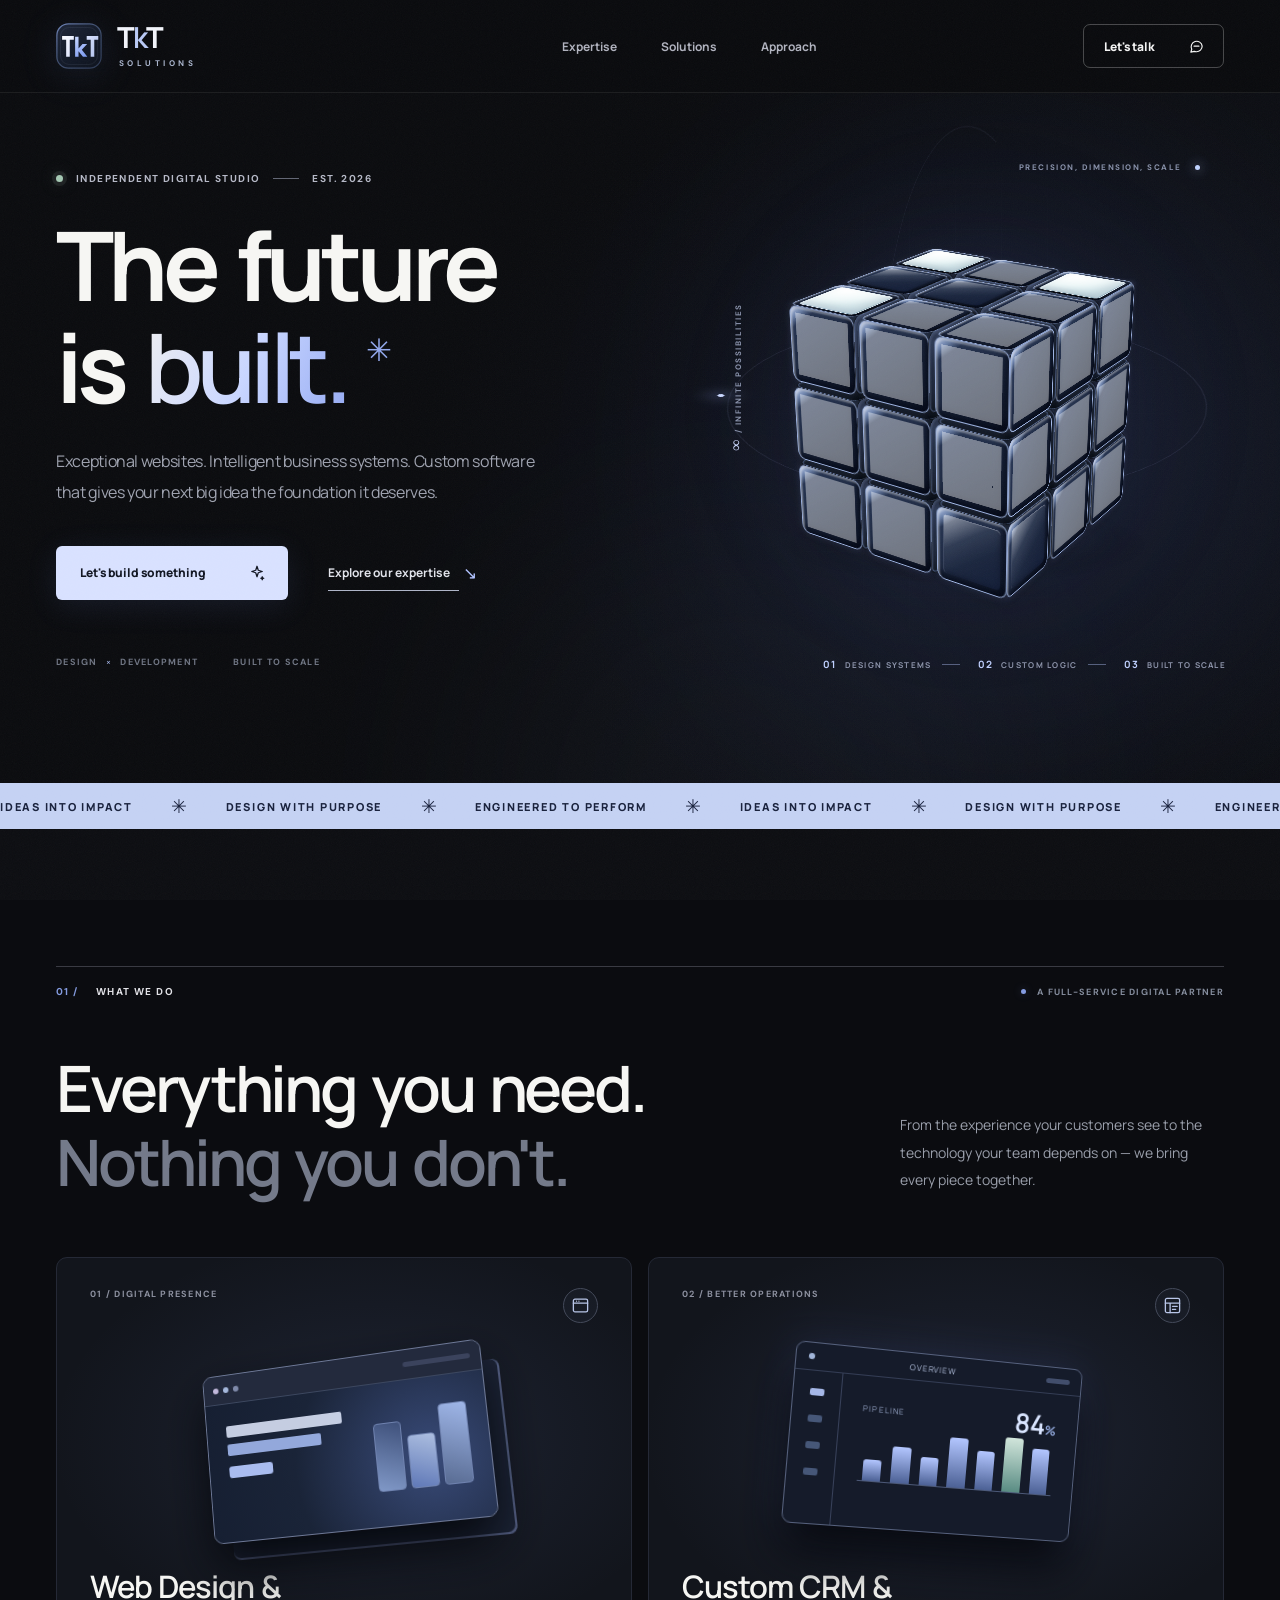
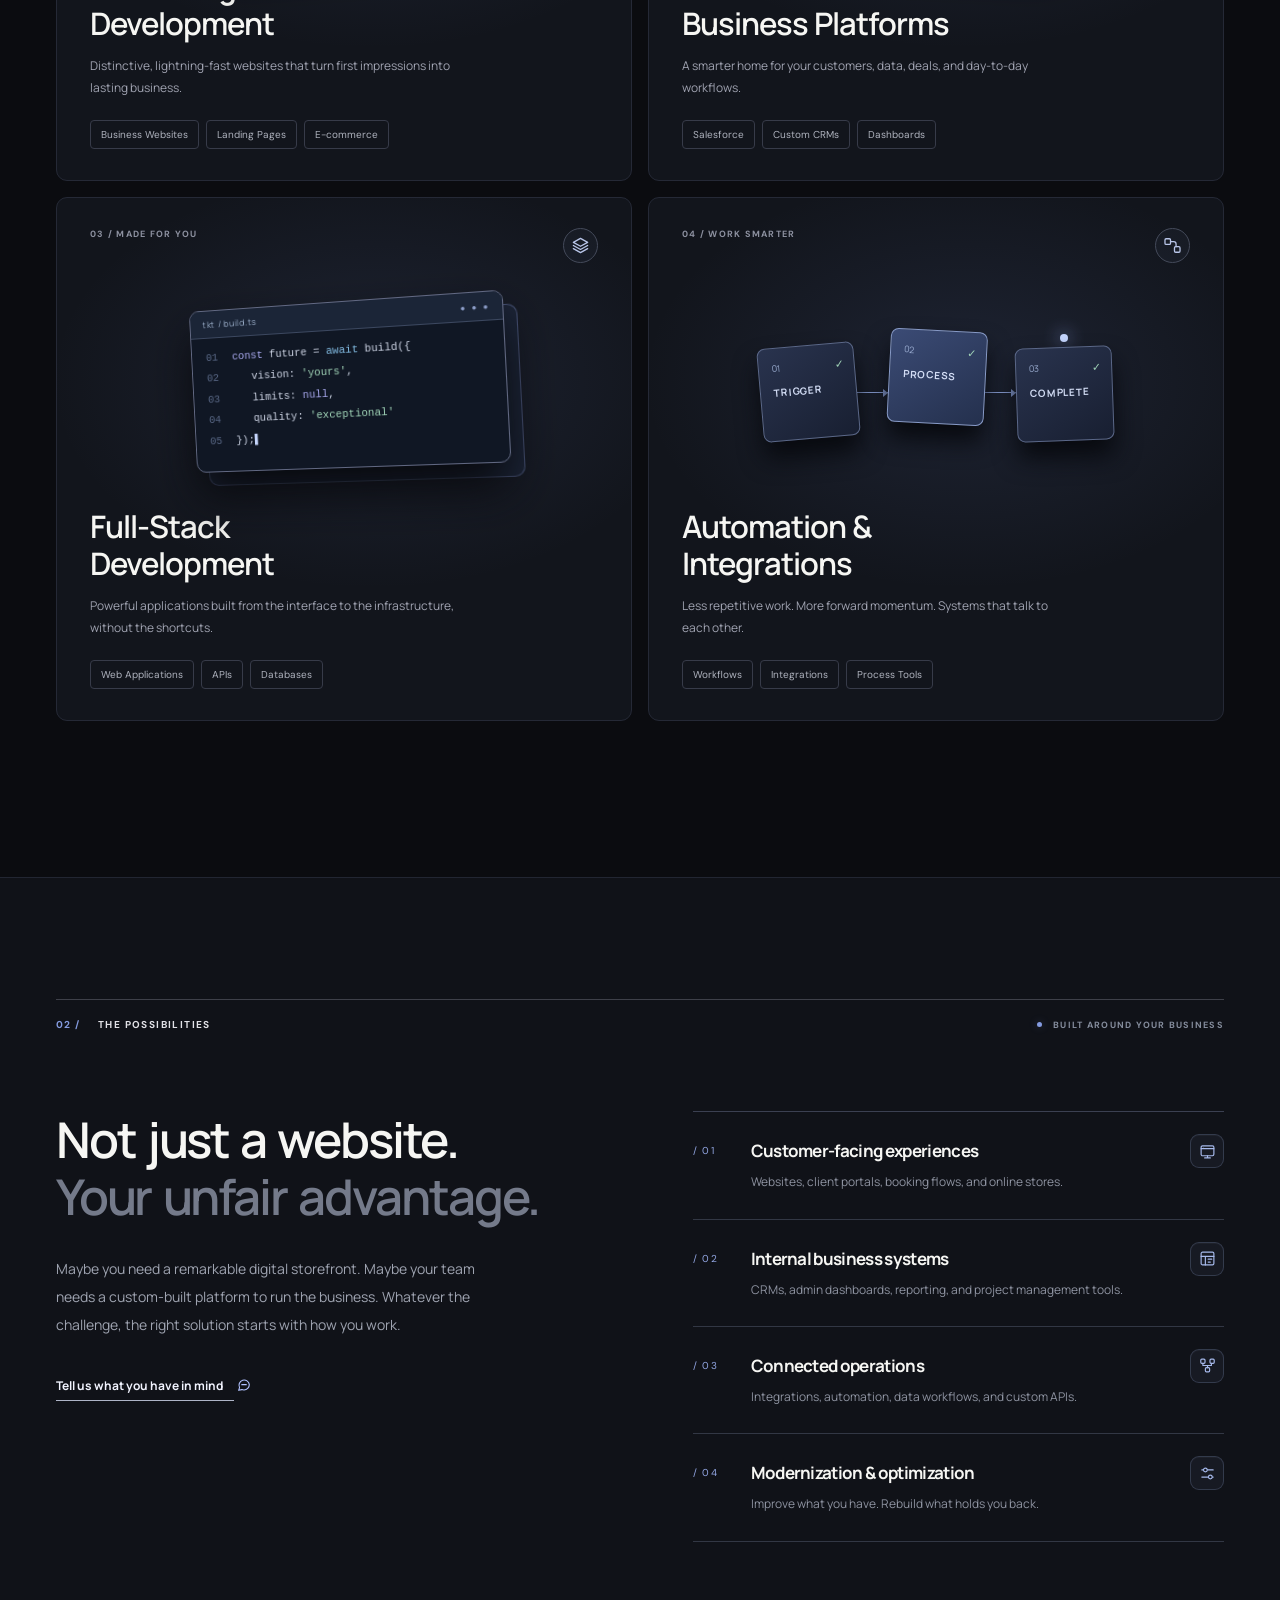
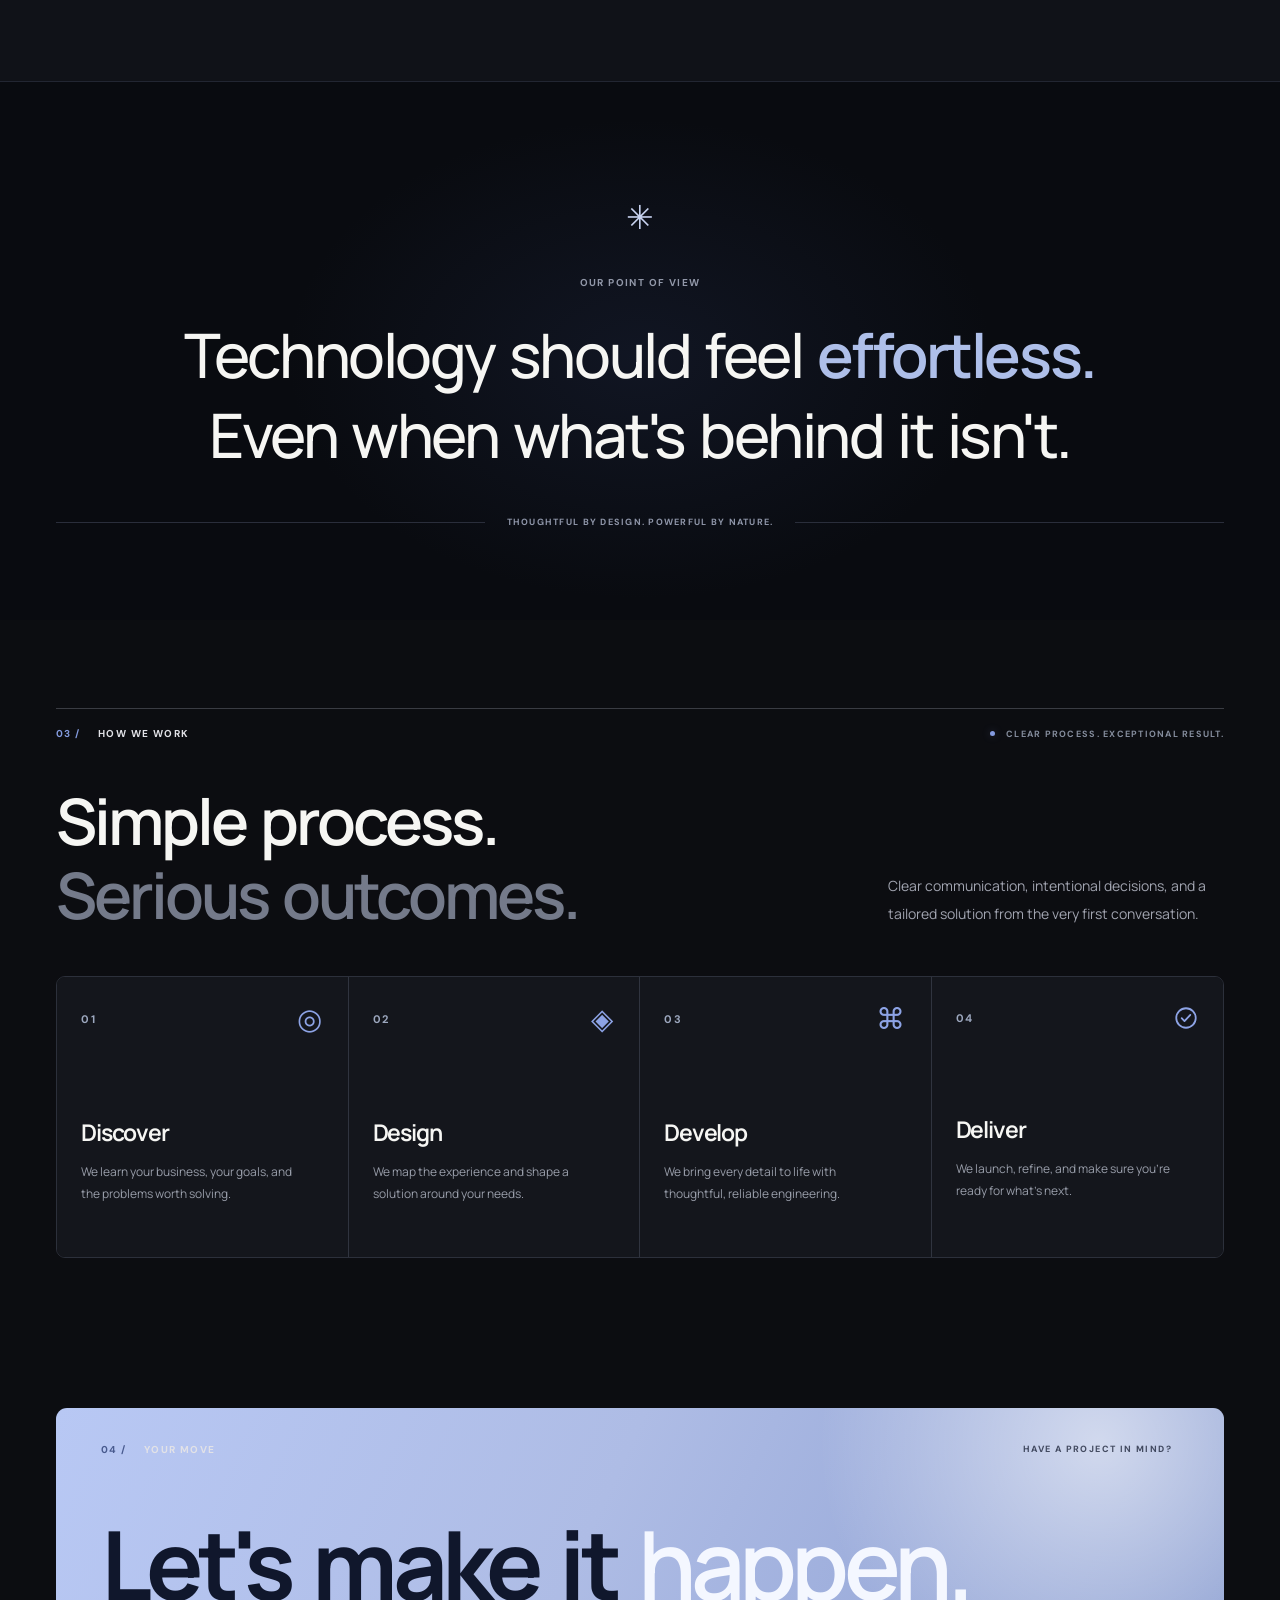
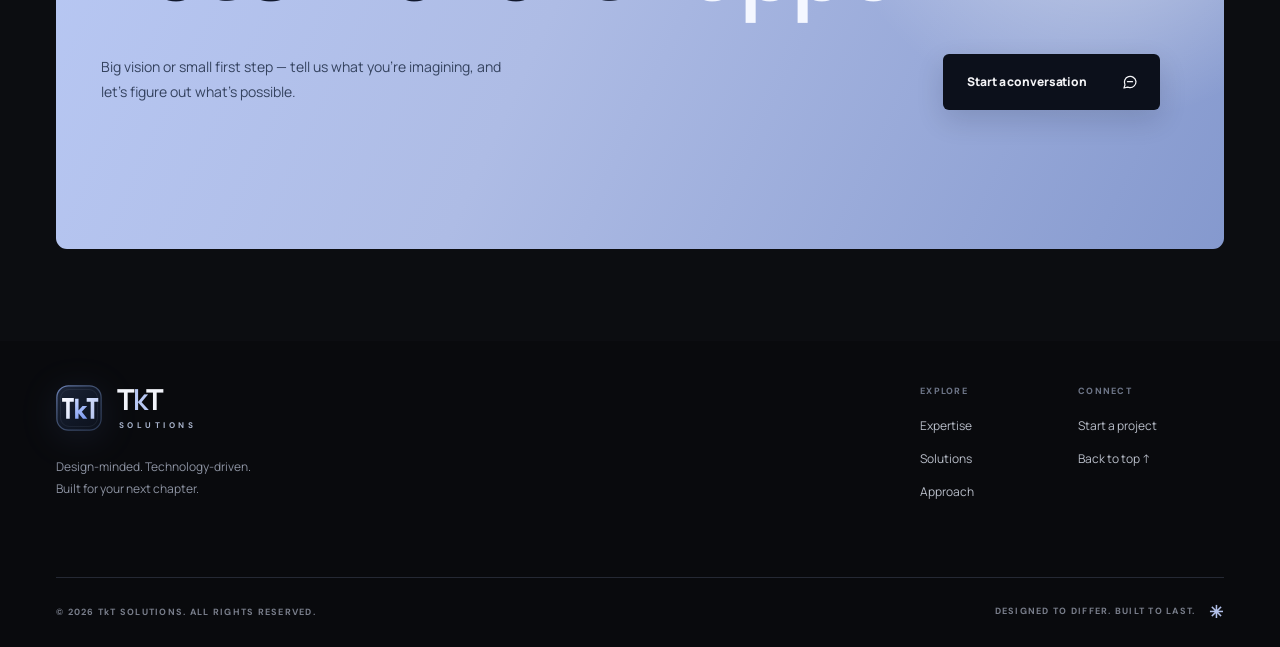
==== index.html @ 9fdb79dc "Initial TkT Solutions website" ====
<!doctype html>
<html lang="en">
<head>
  <meta charset="utf-8">
  <meta name="viewport" content="width=device-width, initial-scale=1">
  <meta name="theme-color" content="#090a0d">
  <meta name="description" content="TKT Solutions builds exceptional websites, custom CRM platforms, full-stack applications and smarter business systems. Thoughtful design. Serious engineering.">
  <meta property="og:type" content="website">
  <meta property="og:title" content="TkT Solutions — Better digital. Better business.">
  <meta property="og:description" content="Websites, CRMs and custom software, crafted with precision. Let's build what comes next.">
  <meta property="og:image" content="assets/social-preview.png">
  <meta name="color-scheme" content="dark">
  <link rel="icon" type="image/svg+xml" href="assets/favicon.svg?v=17">
  <link rel="alternate icon" type="image/x-icon" href="assets/favicon.ico?v=17">
  <link rel="apple-touch-icon" sizes="128x128" href="assets/apple-touch-icon.png?v=17">
  <link rel="preconnect" href="https://fonts.googleapis.com">
  <link rel="preconnect" href="https://fonts.gstatic.com" crossorigin>
  <link href="https://fonts.googleapis.com/css2?family=DM+Sans:wght@400;500;600;700&family=Manrope:wght@400;500;600;700;800&display=swap" rel="stylesheet">
  <link rel="stylesheet" href="styles.css">
  <script src="script.js" defer></script>
  <title>TkT Solutions — Digital, done differently.</title>
</head>
<body>
  <a class="skip-link" href="#main">Skip to content</a>
  <div class="noise-overlay" aria-hidden="true"></div>
  <div class="site-shell" id="top">
    <header class="site-header" id="site-header">
      <div class="container nav-inner">
        <a class="brand" href="#top" aria-label="TkT Solutions — Home">
          <span class="brand-icon"><img src="assets/tkt-mark.svg" width="43" height="43" alt=""></span>
          <span class="brand-type"><strong aria-label="TkT">T<span class="brand-k">k</span>T</strong><small>SOLUTIONS</small></span>
        </a>
        <nav class="desktop-nav" aria-label="Main navigation">
          <a href="#services">Expertise</a>
          <a href="#solutions">Solutions</a>
          <a href="#approach">Approach</a>
        </nav>
        <button class="nav-cta button button-outline" type="button" data-open-contact>
          Let's talk <span class="action-icon" aria-hidden="true"><svg xmlns="http://www.w3.org/2000/svg" width="20" height="20" viewBox="0 0 24 24" fill="none" stroke="currentColor" stroke-width="1.65" stroke-linecap="round" stroke-linejoin="round" focusable="false"><path d="M20 11.4a7.9 7.9 0 0 1-8.2 8 8.5 8.5 0 0 1-3-.5L4 20l1.3-4.1a7.8 7.8 0 1 1 14.7-4.5Z"/><path d="M8.6 11.5h6.8"/></svg></span>
        </button>
        <button class="mobile-menu-button" type="button" aria-label="Open menu" aria-expanded="false" aria-controls="mobile-nav" id="menu-button">
          <span></span><span></span>
        </button>
      </div>
      <nav class="mobile-nav" id="mobile-nav" aria-label="Mobile navigation" hidden>
        <a href="#services">Expertise</a>
        <a href="#solutions">Solutions</a>
        <a href="#approach">Approach</a>
        <button type="button" data-open-contact>Let's talk</button>
      </nav>
    </header>

    <main id="main">
      <section class="hero section" aria-labelledby="hero-heading">
        <div class="hero-backdrop" aria-hidden="true"><span class="hero-orb hero-orb-a"></span><span class="hero-orb hero-orb-b"></span></div>
        <div class="container hero-grid">
          <div class="hero-content">
            <div class="eyebrow hero-eyebrow"><span class="signal-dot"></span> INDEPENDENT DIGITAL STUDIO <span class="eyebrow-line"></span> EST. 2026</div>
            <h1 id="hero-heading">The future<br>is <em>built.</em><span class="title-star" aria-hidden="true">✳</span></h1>
            <p class="hero-lede">Exceptional websites. Intelligent business systems. Custom software that gives your next big idea the foundation it deserves.</p>
            <div class="hero-actions">
              <button class="button button-primary" type="button" data-open-contact>Let's build something <span class="action-icon" aria-hidden="true"><svg xmlns="http://www.w3.org/2000/svg" width="20" height="20" viewBox="0 0 24 24" fill="none" stroke="currentColor" stroke-width="1.65" stroke-linecap="round" stroke-linejoin="round" focusable="false"><path d="M12 3 13.7 8.3 19 10l-5.3 1.7L12 17l-1.7-5.3L5 10l5.3-1.7L12 3Z"/><path d="m19 17 .5 1.5L21 19l-1.5.5L19 21l-.5-1.5L17 19l1.5-.5L19 17Z"/></svg></span></button>
              <a class="text-link" href="#services">Explore our expertise <span aria-hidden="true">↘</span></a>
            </div>
            <div class="hero-bottom-notes" aria-label="Key capabilities"><span>DESIGN <b>×</b> DEVELOPMENT</span><span>BUILT TO SCALE</span></div>
          </div>

          <div class="hero-art" aria-label="Interactive rotating sculptural cube assembled from individual precision-finished blocks">
            <div class="art-grid" aria-hidden="true"></div>
            <div class="art-ambient" aria-hidden="true"></div>
            <div class="orbit orbit-one" aria-hidden="true"></div>
            <div class="orbit orbit-two" aria-hidden="true"></div>
            <div class="orbit orbit-three" aria-hidden="true"></div>
            <span class="cube-side-label cube-label-top">PRECISION, DIMENSION, SCALE <span class="label-dot"></span></span>
            <span class="cube-side-label cube-label-left"><span class="cube-infinity">∞</span> / INFINITE POSSIBILITIES</span>
            <div class="cube-stage" id="cube-stage" aria-describedby="cube-description">
              <div class="cube cube--precision" id="cube" aria-hidden="true">
            <div class="cube-core" aria-hidden="true">
              <span class="core-side core-front"></span><span class="core-side core-back"></span>
              <span class="core-side core-left"></span><span class="core-side core-right"></span>
              <span class="core-side core-top"></span><span class="core-side core-bottom"></span>
            </div>
            <div class="cubie cubie--corner" style="--cx:-82px;--cy:-82px;--cz:-82px">
              <div class="cubie-shell">
                <span class="cubie-side side-front" aria-hidden="true"></span>
                <span class="cubie-side side-back is-exposed" aria-hidden="true"></span>
                <span class="cubie-side side-right" aria-hidden="true"></span>
                <span class="cubie-side side-left is-exposed" aria-hidden="true"></span>
                <span class="cubie-side side-top is-exposed" aria-hidden="true"></span>
                <span class="cubie-side side-bottom" aria-hidden="true"></span>
              </div>
            </div>
            <div class="cubie cubie--edge" style="--cx:-82px;--cy:-82px;--cz:0px">
              <div class="cubie-shell">
                <span class="cubie-side side-front" aria-hidden="true"></span>
                <span class="cubie-side side-back" aria-hidden="true"></span>
                <span class="cubie-side side-right" aria-hidden="true"></span>
                <span class="cubie-side side-left is-exposed" aria-hidden="true"></span>
                <span class="cubie-side side-top is-exposed" aria-hidden="true"></span>
                <span class="cubie-side side-bottom" aria-hidden="true"></span>
              </div>
            </div>
            <div class="cubie cubie--corner" style="--cx:-82px;--cy:-82px;--cz:82px">
              <div class="cubie-shell">
                <span class="cubie-side side-front is-exposed" aria-hidden="true"></span>
                <span class="cubie-side side-back" aria-hidden="true"></span>
                <span class="cubie-side side-right" aria-hidden="true"></span>
                <span class="cubie-side side-left is-exposed" aria-hidden="true"></span>
                <span class="cubie-side side-top is-exposed" aria-hidden="true"></span>
                <span class="cubie-side side-bottom" aria-hidden="true"></span>
              </div>
            </div>
            <div class="cubie cubie--edge" style="--cx:0px;--cy:-82px;--cz:-82px">
              <div class="cubie-shell">
                <span class="cubie-side side-front" aria-hidden="true"></span>
                <span class="cubie-side side-back is-exposed" aria-hidden="true"></span>
                <span class="cubie-side side-right" aria-hidden="true"></span>
                <span class="cubie-side side-left" aria-hidden="true"></span>
                <span class="cubie-side side-top is-exposed" aria-hidden="true"></span>
                <span class="cubie-side side-bottom" aria-hidden="true"></span>
              </div>
            </div>
            <div class="cubie cubie--center cubie--accent" style="--cx:0px;--cy:-82px;--cz:0px">
              <div class="cubie-shell">
                <span class="cubie-side side-front" aria-hidden="true"></span>
                <span class="cubie-side side-back" aria-hidden="true"></span>
                <span class="cubie-side side-right" aria-hidden="true"></span>
                <span class="cubie-side side-left" aria-hidden="true"></span>
                <span class="cubie-side side-top is-exposed" aria-hidden="true"></span>
                <span class="cubie-side side-bottom" aria-hidden="true"></span>
              </div>
            </div>
            <div class="cubie cubie--edge" style="--cx:0px;--cy:-82px;--cz:82px">
              <div class="cubie-shell">
                <span class="cubie-side side-front is-exposed" aria-hidden="true"></span>
                <span class="cubie-side side-back" aria-hidden="true"></span>
                <span class="cubie-side side-right" aria-hidden="true"></span>
                <span class="cubie-side side-left" aria-hidden="true"></span>
                <span class="cubie-side side-top is-exposed" aria-hidden="true"></span>
                <span class="cubie-side side-bottom" aria-hidden="true"></span>
              </div>
            </div>
            <div class="cubie cubie--corner" style="--cx:82px;--cy:-82px;--cz:-82px">
              <div class="cubie-shell">
                <span class="cubie-side side-front" aria-hidden="true"></span>
                <span class="cubie-side side-back is-exposed" aria-hidden="true"></span>
                <span class="cubie-side side-right is-exposed" aria-hidden="true"></span>
                <span class="cubie-side side-left" aria-hidden="true"></span>
                <span class="cubie-side side-top is-exposed" aria-hidden="true"></span>
                <span class="cubie-side side-bottom" aria-hidden="true"></span>
              </div>
            </div>
            <div class="cubie cubie--edge" style="--cx:82px;--cy:-82px;--cz:0px">
              <div class="cubie-shell">
                <span class="cubie-side side-front" aria-hidden="true"></span>
                <span class="cubie-side side-back" aria-hidden="true"></span>
                <span class="cubie-side side-right is-exposed" aria-hidden="true"></span>
                <span class="cubie-side side-left" aria-hidden="true"></span>
                <span class="cubie-side side-top is-exposed" aria-hidden="true"></span>
                <span class="cubie-side side-bottom" aria-hidden="true"></span>
              </div>
            </div>
            <div class="cubie cubie--corner" style="--cx:82px;--cy:-82px;--cz:82px">
              <div class="cubie-shell">
                <span class="cubie-side side-front is-exposed" aria-hidden="true"></span>
                <span class="cubie-side side-back" aria-hidden="true"></span>
                <span class="cubie-side side-right is-exposed" aria-hidden="true"></span>
                <span class="cubie-side side-left" aria-hidden="true"></span>
                <span class="cubie-side side-top is-exposed" aria-hidden="true"></span>
                <span class="cubie-side side-bottom" aria-hidden="true"></span>
              </div>
            </div>
            <div class="cubie cubie--edge" style="--cx:-82px;--cy:0px;--cz:-82px">
              <div class="cubie-shell">
                <span class="cubie-side side-front" aria-hidden="true"></span>
                <span class="cubie-side side-back is-exposed" aria-hidden="true"></span>
                <span class="cubie-side side-right" aria-hidden="true"></span>
                <span class="cubie-side side-left is-exposed" aria-hidden="true"></span>
                <span class="cubie-side side-top" aria-hidden="true"></span>
                <span class="cubie-side side-bottom" aria-hidden="true"></span>
              </div>
            </div>
            <div class="cubie cubie--center" style="--cx:-82px;--cy:0px;--cz:0px">
              <div class="cubie-shell">
                <span class="cubie-side side-front" aria-hidden="true"></span>
                <span class="cubie-side side-back" aria-hidden="true"></span>
                <span class="cubie-side side-right" aria-hidden="true"></span>
                <span class="cubie-side side-left is-exposed" aria-hidden="true"></span>
                <span class="cubie-side side-top" aria-hidden="true"></span>
                <span class="cubie-side side-bottom" aria-hidden="true"></span>
              </div>
            </div>
            <div class="cubie cubie--edge" style="--cx:-82px;--cy:0px;--cz:82px">
              <div class="cubie-shell">
                <span class="cubie-side side-front is-exposed" aria-hidden="true"></span>
                <span class="cubie-side side-back" aria-hidden="true"></span>
                <span class="cubie-side side-right" aria-hidden="true"></span>
                <span class="cubie-side side-left is-exposed" aria-hidden="true"></span>
                <span class="cubie-side side-top" aria-hidden="true"></span>
                <span class="cubie-side side-bottom" aria-hidden="true"></span>
              </div>
            </div>
            <div class="cubie cubie--center" style="--cx:0px;--cy:0px;--cz:-82px">
              <div class="cubie-shell">
                <span class="cubie-side side-front" aria-hidden="true"></span>
                <span class="cubie-side side-back is-exposed" aria-hidden="true"></span>
                <span class="cubie-side side-right" aria-hidden="true"></span>
                <span class="cubie-side side-left" aria-hidden="true"></span>
                <span class="cubie-side side-top" aria-hidden="true"></span>
                <span class="cubie-side side-bottom" aria-hidden="true"></span>
              </div>
            </div>
            <div class="cubie cubie--center cubie--accent" style="--cx:0px;--cy:0px;--cz:82px">
              <div class="cubie-shell">
                <span class="cubie-side side-front is-exposed" aria-hidden="true"></span>
                <span class="cubie-side side-back" aria-hidden="true"></span>
                <span class="cubie-side side-right" aria-hidden="true"></span>
                <span class="cubie-side side-left" aria-hidden="true"></span>
                <span class="cubie-side side-top" aria-hidden="true"></span>
                <span class="cubie-side side-bottom" aria-hidden="true"></span>
              </div>
            </div>
            <div class="cubie cubie--edge" style="--cx:82px;--cy:0px;--cz:-82px">
              <div class="cubie-shell">
                <span class="cubie-side side-front" aria-hidden="true"></span>
                <span class="cubie-side side-back is-exposed" aria-hidden="true"></span>
                <span class="cubie-side side-right is-exposed" aria-hidden="true"></span>
                <span class="cubie-side side-left" aria-hidden="true"></span>
                <span class="cubie-side side-top" aria-hidden="true"></span>
                <span class="cubie-side side-bottom" aria-hidden="true"></span>
              </div>
            </div>
            <div class="cubie cubie--center" style="--cx:82px;--cy:0px;--cz:0px">
              <div class="cubie-shell">
                <span class="cubie-side side-front" aria-hidden="true"></span>
                <span class="cubie-side side-back" aria-hidden="true"></span>
                <span class="cubie-side side-right is-exposed" aria-hidden="true"></span>
                <span class="cubie-side side-left" aria-hidden="true"></span>
                <span class="cubie-side side-top" aria-hidden="true"></span>
                <span class="cubie-side side-bottom" aria-hidden="true"></span>
              </div>
            </div>
            <div class="cubie cubie--edge" style="--cx:82px;--cy:0px;--cz:82px">
              <div class="cubie-shell">
                <span class="cubie-side side-front is-exposed" aria-hidden="true"></span>
                <span class="cubie-side side-back" aria-hidden="true"></span>
                <span class="cubie-side side-right is-exposed" aria-hidden="true"></span>
                <span class="cubie-side side-left" aria-hidden="true"></span>
                <span class="cubie-side side-top" aria-hidden="true"></span>
                <span class="cubie-side side-bottom" aria-hidden="true"></span>
              </div>
            </div>
            <div class="cubie cubie--corner" style="--cx:-82px;--cy:82px;--cz:-82px">
              <div class="cubie-shell">
                <span class="cubie-side side-front" aria-hidden="true"></span>
                <span class="cubie-side side-back is-exposed" aria-hidden="true"></span>
                <span class="cubie-side side-right" aria-hidden="true"></span>
                <span class="cubie-side side-left is-exposed" aria-hidden="true"></span>
                <span class="cubie-side side-top" aria-hidden="true"></span>
                <span class="cubie-side side-bottom is-exposed" aria-hidden="true"></span>
              </div>
            </div>
            <div class="cubie cubie--edge" style="--cx:-82px;--cy:82px;--cz:0px">
              <div class="cubie-shell">
                <span class="cubie-side side-front" aria-hidden="true"></span>
                <span class="cubie-side side-back" aria-hidden="true"></span>
                <span class="cubie-side side-right" aria-hidden="true"></span>
                <span class="cubie-side side-left is-exposed" aria-hidden="true"></span>
                <span class="cubie-side side-top" aria-hidden="true"></span>
                <span class="cubie-side side-bottom is-exposed" aria-hidden="true"></span>
              </div>
            </div>
            <div class="cubie cubie--corner" style="--cx:-82px;--cy:82px;--cz:82px">
              <div class="cubie-shell">
                <span class="cubie-side side-front is-exposed" aria-hidden="true"></span>
                <span class="cubie-side side-back" aria-hidden="true"></span>
                <span class="cubie-side side-right" aria-hidden="true"></span>
                <span class="cubie-side side-left is-exposed" aria-hidden="true"></span>
                <span class="cubie-side side-top" aria-hidden="true"></span>
                <span class="cubie-side side-bottom is-exposed" aria-hidden="true"></span>
              </div>
            </div>
            <div class="cubie cubie--edge" style="--cx:0px;--cy:82px;--cz:-82px">
              <div class="cubie-shell">
                <span class="cubie-side side-front" aria-hidden="true"></span>
                <span class="cubie-side side-back is-exposed" aria-hidden="true"></span>
                <span class="cubie-side side-right" aria-hidden="true"></span>
                <span class="cubie-side side-left" aria-hidden="true"></span>
                <span class="cubie-side side-top" aria-hidden="true"></span>
                <span class="cubie-side side-bottom is-exposed" aria-hidden="true"></span>
              </div>
            </div>
            <div class="cubie cubie--center" style="--cx:0px;--cy:82px;--cz:0px">
              <div class="cubie-shell">
                <span class="cubie-side side-front" aria-hidden="true"></span>
                <span class="cubie-side side-back" aria-hidden="true"></span>
                <span class="cubie-side side-right" aria-hidden="true"></span>
                <span class="cubie-side side-left" aria-hidden="true"></span>
                <span class="cubie-side side-top" aria-hidden="true"></span>
                <span class="cubie-side side-bottom is-exposed" aria-hidden="true"></span>
              </div>
            </div>
            <div class="cubie cubie--edge" style="--cx:0px;--cy:82px;--cz:82px">
              <div class="cubie-shell">
                <span class="cubie-side side-front is-exposed" aria-hidden="true"></span>
                <span class="cubie-side side-back" aria-hidden="true"></span>
                <span class="cubie-side side-right" aria-hidden="true"></span>
                <span class="cubie-side side-left" aria-hidden="true"></span>
                <span class="cubie-side side-top" aria-hidden="true"></span>
                <span class="cubie-side side-bottom is-exposed" aria-hidden="true"></span>
              </div>
            </div>
            <div class="cubie cubie--corner" style="--cx:82px;--cy:82px;--cz:-82px">
              <div class="cubie-shell">
                <span class="cubie-side side-front" aria-hidden="true"></span>
                <span class="cubie-side side-back is-exposed" aria-hidden="true"></span>
                <span class="cubie-side side-right is-exposed" aria-hidden="true"></span>
                <span class="cubie-side side-left" aria-hidden="true"></span>
                <span class="cubie-side side-top" aria-hidden="true"></span>
                <span class="cubie-side side-bottom is-exposed" aria-hidden="true"></span>
              </div>
            </div>
            <div class="cubie cubie--edge" style="--cx:82px;--cy:82px;--cz:0px">
              <div class="cubie-shell">
                <span class="cubie-side side-front" aria-hidden="true"></span>
                <span class="cubie-side side-back" aria-hidden="true"></span>
                <span class="cubie-side side-right is-exposed" aria-hidden="true"></span>
                <span class="cubie-side side-left" aria-hidden="true"></span>
                <span class="cubie-side side-top" aria-hidden="true"></span>
                <span class="cubie-side side-bottom is-exposed" aria-hidden="true"></span>
              </div>
            </div>
            <div class="cubie cubie--corner" style="--cx:82px;--cy:82px;--cz:82px">
              <div class="cubie-shell">
                <span class="cubie-side side-front is-exposed" aria-hidden="true"></span>
                <span class="cubie-side side-back" aria-hidden="true"></span>
                <span class="cubie-side side-right is-exposed" aria-hidden="true"></span>
                <span class="cubie-side side-left" aria-hidden="true"></span>
                <span class="cubie-side side-top" aria-hidden="true"></span>
                <span class="cubie-side side-bottom is-exposed" aria-hidden="true"></span>
              </div>
            </div>
              </div>
            </div>
            <div class="cube-metrics" aria-hidden="true">
              <span><b>01</b> DESIGN SYSTEMS</span>
              <span><b>02</b> CUSTOM LOGIC</span>
              <span><b>03</b> BUILT TO SCALE</span>
            </div>
            <span class="sr-only" id="cube-description">Animated three-dimensional cube. Drag to rotate it.</span>
          </div>
          <div class="cube-mobile-caption" aria-hidden="true"><span><b>01</b> DESIGN SYSTEMS</span><span><b>02</b> CUSTOM LOGIC</span><span><b>03</b> BUILT TO SCALE</span></div>
        </div>
      </section>

      <div class="ticker" aria-hidden="true"><div class="ticker-track"><div class="ticker-group"><span>IDEAS INTO IMPACT</span><b>✳</b><span>DESIGN WITH PURPOSE</span><b>✳</b><span>ENGINEERED TO PERFORM</span><b>✳</b><span>IDEAS INTO IMPACT</span><b>✳</b><span>DESIGN WITH PURPOSE</span><b>✳</b><span>ENGINEERED TO PERFORM</span><b>✳</b></div><div class="ticker-group" aria-hidden="true"><span>IDEAS INTO IMPACT</span><b>✳</b><span>DESIGN WITH PURPOSE</span><b>✳</b><span>ENGINEERED TO PERFORM</span><b>✳</b><span>IDEAS INTO IMPACT</span><b>✳</b><span>DESIGN WITH PURPOSE</span><b>✳</b><span>ENGINEERED TO PERFORM</span><b>✳</b></div></div></div>

      <section class="services section" id="services" aria-labelledby="services-heading">
        <div class="container">
          <div class="section-top reveal"><span class="section-kicker"><span class="section-index">01 /</span> WHAT WE DO</span><span class="section-corner">A FULL-SERVICE DIGITAL PARTNER</span></div>
          <div class="section-heading-row reveal">
            <h2 id="services-heading">Everything you need.<br><span class="muted-heading">Nothing you don't.</span></h2>
            <p>From the experience your customers see to the technology your team depends on — we bring every piece together.</p>
          </div>
          <div class="services-grid">
            <article class="service-card reveal"><div class="service-card-top"><span>01 / DIGITAL PRESENCE</span><span class="service-symbol" aria-hidden="true"><svg viewBox="0 0 24 24" fill="none" stroke="currentColor" stroke-width="1.65" stroke-linecap="round" stroke-linejoin="round"><rect x="3" y="4" width="18" height="16" rx="2"/><path d="M3 9h18"/><path d="M7 6.5h.01M10 6.5h.01"/></svg></span></div><div class="service-graphic graphic-web" aria-hidden="true"><div class="mini-browser"><div class="browser-top"><i></i><i></i><i></i><span></span></div><div class="browser-body"><span class="browser-line one"></span><span class="browser-line two"></span><span class="browser-pill"></span><div class="browser-panels"><b></b><b></b><b></b></div></div></div></div><div class="service-card-info"><h3>Web Design &<br>Development</h3><p>Distinctive, lightning-fast websites that turn first impressions into lasting business.</p><div class="service-tags"><span>Business Websites</span><span>Landing Pages</span><span>E-commerce</span></div></div></article>
            <article class="service-card reveal"><div class="service-card-top"><span>02 / BETTER OPERATIONS</span><span class="service-symbol" aria-hidden="true"><svg viewBox="0 0 24 24" fill="none" stroke="currentColor" stroke-width="1.65" stroke-linecap="round" stroke-linejoin="round"><rect x="3" y="3" width="18" height="18" rx="2"/><path d="M3 9h18M9 9v12M12 13h6M12 17h4"/></svg></span></div><div class="service-graphic graphic-crm" aria-hidden="true"><div class="crm-window"><div class="crm-top"><span></span><span>OVERVIEW</span><i></i></div><div class="crm-main"><div class="crm-side"><b></b><b></b><b></b><b></b></div><div class="crm-charts"><div class="crm-numbers"><span>PIPELINE</span><strong>84<span class="percent">%</span></strong></div><div class="crm-bars"><b></b><b></b><b></b><b></b><b></b><b></b><b></b></div></div></div></div></div><div class="service-card-info"><h3>Custom CRM &<br>Business Platforms</h3><p>A smarter home for your customers, data, deals, and day-to-day workflows.</p><div class="service-tags"><span>Salesforce</span><span>Custom CRMs</span><span>Dashboards</span></div></div></article>
            <article class="service-card reveal"><div class="service-card-top"><span>03 / MADE FOR YOU</span><span class="service-symbol" aria-hidden="true"><svg viewBox="0 0 24 24" fill="none" stroke="currentColor" stroke-width="1.65" stroke-linecap="round" stroke-linejoin="round"><path d="m12 3 9 5-9 5-9-5 9-5Z"/><path d="m3 12 9 5 9-5M3 16l9 5 9-5"/></svg></span></div><div class="service-graphic graphic-code" aria-hidden="true"><div class="code-window"><div class="code-header"><span>tkt / build.ts</span><span>●&nbsp; ●&nbsp; ●</span></div><div class="code-body"><p><i>01</i><span class="syntax-purple">const</span> future = <span class="syntax-blue">await</span> build({</p><p><i>02</i>&nbsp;&nbsp; vision: <span class="syntax-lime">'yours'</span>,</p><p><i>03</i>&nbsp;&nbsp; limits: <span class="syntax-purple">null</span>,</p><p><i>04</i>&nbsp;&nbsp; quality: <span class="syntax-lime">'exceptional'</span></p><p><i>05</i>});<span class="cursor-blink">▌</span></p></div></div></div><div class="service-card-info"><h3>Full-Stack<br>Development</h3><p>Powerful applications built from the interface to the infrastructure, without the shortcuts.</p><div class="service-tags"><span>Web Applications</span><span>APIs</span><span>Databases</span></div></div></article>
            <article class="service-card reveal"><div class="service-card-top"><span>04 / WORK SMARTER</span><span class="service-symbol" aria-hidden="true"><svg viewBox="0 0 24 24" fill="none" stroke="currentColor" stroke-width="1.65" stroke-linecap="round" stroke-linejoin="round"><rect x="2.5" y="3.5" width="7" height="7" rx="1.5"/><rect x="14.5" y="13.5" width="7" height="7" rx="1.5"/><path d="M9.5 7h4a3 3 0 0 1 3 3v3.5"/></svg></span></div><div class="service-graphic graphic-auto" aria-hidden="true"><div class="flow-node node-a"><span>01</span><b>TRIGGER</b><i class="node-check">✓</i></div><div class="flow-wire wire-a"></div><div class="flow-node node-b"><span>02</span><b>PROCESS</b><i class="node-check">✓</i></div><div class="flow-wire wire-b"></div><div class="flow-node node-c"><span>03</span><b>COMPLETE</b><i class="node-check">✓</i></div><div class="flow-pulse"></div></div><div class="service-card-info"><h3>Automation &<br>Integrations</h3><p>Less repetitive work. More forward momentum. Systems that talk to each other.</p><div class="service-tags"><span>Workflows</span><span>Integrations</span><span>Process Tools</span></div></div></article>
          </div>
        </div>
      </section>

      <section class="solutions section" id="solutions" aria-labelledby="solutions-heading">
        <div class="container">
          <div class="section-top reveal"><span class="section-kicker"><span class="section-index">02 /</span> THE POSSIBILITIES</span><span class="section-corner">BUILT AROUND YOUR BUSINESS</span></div>
          <div class="solutions-layout">
            <div class="solutions-copy reveal"><h2 id="solutions-heading">Not just a website.<br><span class="muted-heading">Your unfair advantage.</span></h2><p>Maybe you need a remarkable digital storefront. Maybe your team needs a custom-built platform to run the business. Whatever the challenge, the right solution starts with how you work.</p><button class="text-link solutions-link" type="button" data-open-contact>Tell us what you have in mind <span class="action-icon" aria-hidden="true"><svg xmlns="http://www.w3.org/2000/svg" width="20" height="20" viewBox="0 0 24 24" fill="none" stroke="currentColor" stroke-width="1.65" stroke-linecap="round" stroke-linejoin="round" focusable="false"><path d="M20 11.4a7.9 7.9 0 0 1-8.2 8 8.5 8.5 0 0 1-3-.5L4 20l1.3-4.1a7.8 7.8 0 1 1 14.7-4.5Z"/><path d="M8.6 11.5h6.8"/></svg></span></button></div>
            <div class="solutions-list reveal">
              <div class="solution-row"><span class="solution-no">/ 01</span><div><h3>Customer-facing experiences</h3><p>Websites, client portals, booking flows, and online stores.</p></div><span class="solution-icon" aria-hidden="true"><svg xmlns="http://www.w3.org/2000/svg" width="20" height="20" viewBox="0 0 24 24" fill="none" stroke="currentColor" stroke-width="1.65" stroke-linecap="round" stroke-linejoin="round" focusable="false"><rect x="3" y="4" width="18" height="14" rx="2"/><path d="M3 8h18M8 21h8M12 18v3"/><circle cx="6" cy="6" r=".4" fill="currentColor" stroke="none"/></svg></span></div>
              <div class="solution-row"><span class="solution-no">/ 02</span><div><h3>Internal business systems</h3><p>CRMs, admin dashboards, reporting, and project management tools.</p></div><span class="solution-icon" aria-hidden="true"><svg xmlns="http://www.w3.org/2000/svg" width="20" height="20" viewBox="0 0 24 24" fill="none" stroke="currentColor" stroke-width="1.65" stroke-linecap="round" stroke-linejoin="round" focusable="false"><rect x="3" y="3" width="18" height="18" rx="2"/><path d="M3 9h18M9 9v12M13 13h5M13 17h3"/></svg></span></div>
              <div class="solution-row"><span class="solution-no">/ 03</span><div><h3>Connected operations</h3><p>Integrations, automation, data workflows, and custom APIs.</p></div><span class="solution-icon" aria-hidden="true"><svg xmlns="http://www.w3.org/2000/svg" width="20" height="20" viewBox="0 0 24 24" fill="none" stroke="currentColor" stroke-width="1.65" stroke-linecap="round" stroke-linejoin="round" focusable="false"><rect x="2.5" y="3" width="6" height="6" rx="1.5"/><rect x="15.5" y="3" width="6" height="6" rx="1.5"/><rect x="9" y="15" width="6" height="6" rx="1.5"/><path d="M5.5 9v3h12V9M12 12v3"/></svg></span></div>
              <div class="solution-row"><span class="solution-no">/ 04</span><div><h3>Modernization & optimization</h3><p>Improve what you have. Rebuild what holds you back.</p></div><span class="solution-icon" aria-hidden="true"><svg xmlns="http://www.w3.org/2000/svg" width="20" height="20" viewBox="0 0 24 24" fill="none" stroke="currentColor" stroke-width="1.65" stroke-linecap="round" stroke-linejoin="round" focusable="false"><path d="M4 7h16M4 17h16"/><circle cx="9" cy="7" r="2.6" fill="#101218"/><circle cx="16" cy="17" r="2.6" fill="#101218"/></svg></span></div>
            </div>
          </div>
        </div>
      </section>

      <section class="manifesto section" aria-label="Our philosophy"><div class="container"><div class="manifesto-inner reveal"><div class="manifesto-mark" aria-hidden="true">✳</div><span class="manifesto-eyebrow">OUR POINT OF VIEW</span><p>Technology should feel <em>effortless.</em><br>Even when what's behind it isn't.</p><div class="manifesto-line"><span></span><span>THOUGHTFUL BY DESIGN. POWERFUL BY NATURE.</span><span></span></div></div></div></section>

      <section class="approach section" id="approach" aria-labelledby="approach-heading"><div class="container"><div class="section-top reveal"><span class="section-kicker"><span class="section-index">03 /</span> HOW WE WORK</span><span class="section-corner">CLEAR PROCESS. EXCEPTIONAL RESULT.</span></div><div class="approach-heading reveal"><h2 id="approach-heading">Simple process.<br><span class="muted-heading">Serious outcomes.</span></h2><p>Clear communication, intentional decisions, and a tailored solution from the very first conversation.</p></div><div class="process-grid"><article class="process-step reveal"><div class="step-top"><span>01</span><span class="step-glyph">◎</span></div><h3>Discover</h3><p>We learn your business, your goals, and the problems worth solving.</p></article><article class="process-step reveal"><div class="step-top"><span>02</span><span class="step-glyph">◈</span></div><h3>Design</h3><p>We map the experience and shape a solution around your needs.</p></article><article class="process-step reveal"><div class="step-top"><span>03</span><span class="step-glyph">⌘</span></div><h3>Develop</h3><p>We bring every detail to life with thoughtful, reliable engineering.</p></article><article class="process-step reveal"><div class="step-top"><span>04</span><span class="step-glyph step-glyph-icon" aria-hidden="true"><svg xmlns="http://www.w3.org/2000/svg" width="26" height="26" viewBox="0 0 24 24" fill="none" stroke="currentColor" stroke-width="1.65" stroke-linecap="round" stroke-linejoin="round" focusable="false"><circle cx="12" cy="12" r="9"/><path d="m8 12.2 2.6 2.6 5.4-5.7"/></svg></span></div><h3>Deliver</h3><p>We launch, refine, and make sure you're ready for what's next.</p></article></div></div></section>

      <section class="contact-banner section" id="contact" aria-labelledby="contact-heading"><div class="container"><div class="contact-banner-inner reveal"><div class="contact-glow" aria-hidden="true"></div><div class="contact-banner-header"><span class="section-kicker"><span class="section-index">04 /</span> YOUR MOVE</span><span>HAVE A PROJECT IN MIND?</span></div><h2 id="contact-heading">Let's make it <em>happen.</em></h2><div class="contact-banner-bottom"><p>Big vision or small first step — tell us what you're imagining, and let's figure out what's possible.</p><button type="button" class="button button-light" data-open-contact>Start a conversation <span class="action-icon" aria-hidden="true"><svg xmlns="http://www.w3.org/2000/svg" width="20" height="20" viewBox="0 0 24 24" fill="none" stroke="currentColor" stroke-width="1.65" stroke-linecap="round" stroke-linejoin="round" focusable="false"><path d="M20 11.4a7.9 7.9 0 0 1-8.2 8 8.5 8.5 0 0 1-3-.5L4 20l1.3-4.1a7.8 7.8 0 1 1 14.7-4.5Z"/><path d="M8.6 11.5h6.8"/></svg></span></button></div></div></div></section>
    </main>

    <footer class="site-footer"><div class="container"><div class="footer-main"><div class="footer-about"><a class="brand footer-brand" href="#top" aria-label="TkT Solutions — Home"><span class="brand-icon"><img src="assets/tkt-mark.svg" width="43" height="43" alt=""></span><span class="brand-type"><strong aria-label="TkT">T<span class="brand-k">k</span>T</strong><small>SOLUTIONS</small></span></a><p>Design-minded. Technology-driven.<br>Built for your next chapter.</p></div><div class="footer-links"><div><span>EXPLORE</span><a href="#services">Expertise</a><a href="#solutions">Solutions</a><a href="#approach">Approach</a></div><div><span>CONNECT</span><button type="button" data-open-contact>Start a project</button><a href="#top">Back to top ↑</a></div></div></div><div class="footer-bottom"><span>© <span id="year">2026</span> TkT SOLUTIONS. ALL RIGHTS RESERVED.</span><span>DESIGNED TO DIFFER. BUILT TO LAST. <span class="footer-star">✳</span></span></div></div></footer>
  </div>

  <div class="modal-root" id="contact-modal" hidden>
    <div class="modal-backdrop" data-close-contact></div>
    <section class="contact-dialog" role="dialog" aria-modal="true" aria-labelledby="dialog-title" aria-describedby="dialog-description" tabindex="-1">
      <div class="dialog-top"><span class="dialog-kicker"><span class="signal-dot"></span> LET'S COLLABORATE</span><button type="button" class="dialog-close" data-close-contact aria-label="Close contact form">✕</button></div>
      <div class="dialog-intro"><span class="dialog-index">NEW PROJECT / 001</span><h2 id="dialog-title">Something great<br>starts <em>here.</em></h2><p id="dialog-description">Tell us a little about your project. We'll review your note and get back to you.</p></div>
      <form name="project-inquiry" method="POST" action="thank-you.html" data-netlify="true" netlify-honeypot="bot-field" class="contact-form" id="contact-form">
        <input type="hidden" name="form-name" value="project-inquiry">
        <p class="honeypot"><label>Do not fill this out: <input name="bot-field" tabindex="-1" autocomplete="off"></label></p>
        <div class="form-row"><label for="full-name">YOUR NAME <span>*</span></label><input type="text" id="full-name" name="name" autocomplete="name" placeholder="Jane Smith" maxlength="120" required></div>
        <div class="form-row"><label for="email">EMAIL ADDRESS <span>*</span></label><input type="email" id="email" name="email" autocomplete="email" placeholder="jane@company.com" maxlength="254" required></div>
        <div class="form-row"><label for="phone">PHONE NUMBER <span class="optional">OPTIONAL</span></label><input type="tel" id="phone" name="phone" autocomplete="tel" placeholder="(555) 000-0000" maxlength="40"></div>
        <div class="form-row"><label for="project-type">WHAT CAN WE HELP WITH?</label><div class="select-wrap"><select id="project-type" name="project_type"><option value="" selected>Choose a service (optional)</option><option>Website Design & Development</option><option>Custom CRM / Business Platform</option><option>Full-Stack Application</option><option>Automation & Integrations</option><option>Something Else</option></select><span aria-hidden="true">⌄</span></div></div>
        <div class="form-row"><label for="details">TELL US ABOUT YOUR PROJECT <span>*</span></label><textarea id="details" name="details" placeholder="What are you looking to build? Tell us about your goals, timeline, or anything else we should know." maxlength="5000" rows="4" required></textarea></div>
        <button type="submit" class="button button-primary form-submit">Send your inquiry <span class="action-icon" aria-hidden="true"><svg xmlns="http://www.w3.org/2000/svg" width="20" height="20" viewBox="0 0 24 24" fill="none" stroke="currentColor" stroke-width="1.65" stroke-linecap="round" stroke-linejoin="round" focusable="false"><path d="m21 3-9.5 18-2.3-7.2L2 11.5 21 3Z"/><path d="M9.2 13.8 21 3"/></svg></span></button>
        <p class="form-notice" id="form-notice" role="status" aria-live="polite">Your details are used to respond to your inquiry. No spam, ever.</p>
      </form>
    </section>
  </div>
</body>
</html>
---- styles.css ----
:root{--bg:#090a0d;--bg-soft:#0e1015;--panel:#12141a;--panel-2:#171a21;--stroke:rgba(232,237,255,.11);--stroke-strong:rgba(232,237,255,.21);--white:#f6f6f3;--muted:#9599a8;--soft:#c6c9d3;--accent:#b1c2ff;--accent-deep:#7e95e9;--container:1320px;--font:'Manrope',-apple-system,BlinkMacSystemFont,'Segoe UI',sans-serif}
*,*::before,*::after{box-sizing:border-box}html{scroll-behavior:smooth;scroll-padding-top:94px}body{margin:0;background:var(--bg);color:var(--white);font-family:var(--font);-webkit-font-smoothing:antialiased;overflow-x:clip}button,input,select,textarea{font:inherit}button{cursor:pointer}a{color:inherit;text-decoration:none}a,button{-webkit-tap-highlight-color:transparent}img{display:block;max-width:100%}::selection{background:var(--accent);color:#080b16}button:focus-visible,a:focus-visible,input:focus-visible,select:focus-visible,textarea:focus-visible{outline:2px solid var(--accent);outline-offset:4px}.container{width:min(calc(100% - 112px),var(--container));margin-inline:auto}.section{position:relative}.site-shell{overflow:clip}.noise-overlay{position:fixed;pointer-events:none;inset:0;z-index:100;opacity:.12;background-image:url("data:image/svg+xml,%3Csvg viewBox='0 0 200 200' xmlns='http://www.w3.org/2000/svg'%3E%3Cfilter id='n'%3E%3CfeTurbulence type='fractalNoise' baseFrequency='.84' numOctaves='3' stitchTiles='stitch'/%3E%3C/filter%3E%3Crect width='100%25' height='100%25' filter='url(%23n)' opacity='.3'/%3E%3C/svg%3E");background-size:150px;mix-blend-mode:screen}.skip-link{position:fixed;z-index:1000;top:-100px;left:20px;background:var(--white);color:#000;padding:12px 18px;border-radius:6px}.skip-link:focus{top:15px}
/* Navigation */
.site-header{height:93px;position:sticky;top:0;z-index:50;background:rgba(9,10,13,.75);backdrop-filter:blur(18px);-webkit-backdrop-filter:blur(18px);border-bottom:1px solid rgba(255,255,255,.07)}.site-header.is-scrolled{background:rgba(9,10,13,.95)}.nav-inner{height:100%;display:flex;align-items:center;justify-content:space-between;gap:30px}.brand{display:inline-flex;align-items:center;gap:15px;flex-shrink:0}.brand-icon{display:grid;place-items:center;width:46px;height:46px;filter:drop-shadow(0 6px 18px rgba(110,134,210,.12))}.brand-icon img{width:100%;height:100%}.brand-type{display:flex;flex-direction:column;align-items:flex-start;justify-content:center;line-height:1}.brand-type strong{font-family:"Manrope",sans-serif;font-size:29px;font-weight:750;letter-spacing:-.072em;line-height:1.03;color:#f2f4fa}.brand-k{font-weight:600;color:#b8c8f4}.brand-type small{font-family:"DM Sans",sans-serif;font-size:8.2px;letter-spacing:.42em;padding-left:2px;margin-top:7px;font-weight:700;color:#a9b4cc}.desktop-nav{display:flex;align-items:center;gap:44px;margin-left:100px}.desktop-nav a{font-size:12px;font-weight:700;color:#b0b2be;transition:color .2s}.desktop-nav a:hover{color:#fff}.button{display:inline-flex;align-items:center;justify-content:center;gap:44px;appearance:none;border:none;font-size:12px;font-weight:800;letter-spacing:-.01em;white-space:nowrap;transition:transform .23s ease,background .23s ease,border-color .23s ease,box-shadow .23s ease}.button:hover{transform:translateY(-2px)}.button:active{transform:translateY(0)}.button-outline{height:44px;padding:0 18px 0 20px;border:1px solid rgba(255,255,255,.25);border-radius:7px;background:transparent;color:#f4f4f4;gap:33px}.button-outline:hover{background:rgba(255,255,255,.07);border-color:rgba(255,255,255,.5)}.mobile-menu-button,.mobile-nav{display:none}
/* Hero */
.hero{min-height:690px;background:radial-gradient(ellipse 64% 77% at 79% 53%,rgba(31,38,69,.23),transparent 72%),linear-gradient(#090a0d,#090a0d);position:relative}.hero-backdrop{position:absolute;inset:0;overflow:hidden;pointer-events:none}.hero-backdrop::before{content:"";position:absolute;top:0;right:0;width:55%;height:100%;background:linear-gradient(90deg,transparent,rgba(23,28,43,.13))}.hero-orb{position:absolute;width:550px;height:550px;border-radius:50%;filter:blur(120px);opacity:.14}.hero-orb-a{top:80px;right:0;background:#3e559d}.hero-orb-b{bottom:-290px;right:20%;background:#596d9a;opacity:.07}.hero-grid{min-height:605px;display:grid;grid-template-columns:56% 44%;align-items:center;position:relative;z-index:1}.hero-content{padding-top:24px;position:relative;z-index:3}.eyebrow,.section-kicker,.section-corner,.hero-bottom-notes,.cube-side-label,.service-card-top,.service-tags,.solution-no,.manifesto-eyebrow,.manifesto-line,.step-top,.contact-banner-header,.dialog-kicker,.dialog-index,.form-row label,.form-notice,.footer-links>div>span,.footer-bottom{font-family:'DM Sans',sans-serif;letter-spacing:.14em}.hero-eyebrow{display:flex;align-items:center;gap:13px;color:#b6b9c7;font-size:10px;font-weight:700;white-space:nowrap}.signal-dot{display:inline-block;width:7px;height:7px;border-radius:50%;background:#a4c7b2;box-shadow:0 0 0 4px rgba(164,199,178,.1),0 0 17px rgba(164,199,178,.35);flex-shrink:0}.eyebrow-line{display:inline-block;width:26px;height:1px;background:#616573}.hero h1{position:relative;max-width:850px;margin:29px 0 27px;font-size:clamp(68px,7.5vw,117px);font-weight:700;line-height:1.065;letter-spacing:-.09em;white-space:nowrap}.hero h1 em,.contact-banner h2 em,.dialog-intro h2 em,.manifesto-inner p em{font-style:normal;font-weight:600;color:var(--accent)}.hero h1 em{background:linear-gradient(115deg,#f0f0f0 1%,#c8d5ff 51%,#91a7f2);-webkit-background-clip:text;background-clip:text;color:transparent}.title-star{display:inline-block;vertical-align:top;font-size:31px;line-height:1;color:#91a7eb;letter-spacing:0;margin:18px 0 0 19px;font-weight:400;animation:star-turn 15s linear infinite}.hero-lede{margin:0;max-width:493px;font-size:16px;line-height:1.98;letter-spacing:-.022em;color:#9ea2af}.hero-actions{display:flex;align-items:center;gap:40px;margin-top:37px}.button-primary{height:54px;padding:0 22px 0 24px;border-radius:6px;background:#d8e1ff;color:#101421;box-shadow:0 6px 32px rgba(122,150,239,.11)}.button-primary:hover{background:#f0f3ff;box-shadow:0 10px 34px rgba(122,150,239,.22)}.button-primary span{font-size:19px;font-weight:500}.text-link{display:inline-flex;align-items:center;gap:13px;color:#e1e3eb;font-weight:700;font-size:12px;border:none;background:none;padding:12px 0;position:relative;white-space:nowrap}.text-link::after{content:"";position:absolute;bottom:5px;left:0;height:1px;width:calc(100% - 18px);background:#aeb4c7;transform-origin:left;transition:transform .25s}.text-link:hover::after{transform:scaleX(.65)}.text-link span{font-size:17px;font-weight:400;color:var(--accent)}.hero-bottom-notes{margin-top:56px;display:flex;gap:35px;color:#6e7482;font-size:9px;font-weight:700}.hero-bottom-notes b{font-weight:400;color:#a4b5e8;margin:0 5px}
/* Rotating illustration */
.hero-art{height:630px;position:relative;display:grid;place-items:center;isolation:isolate}.art-grid{position:absolute;width:93%;height:86%;top:7%;left:3%;opacity:.28;background-image:linear-gradient(rgba(143,155,189,.11) 1px,transparent 1px),linear-gradient(90deg,rgba(143,155,189,.11) 1px,transparent 1px);background-size:46px 46px;mask-image:radial-gradient(ellipse at center,#000 17%,transparent 72%)}.art-ambient{width:520px;height:520px;position:absolute;border-radius:50%;z-index:-1;background:radial-gradient(circle,rgba(115,134,220,.34),rgba(47,59,114,.16) 33%,rgba(21,28,58,.06) 52%,transparent 74%);filter:blur(20px);animation:breathe 6s ease-in-out infinite}.orbit{position:absolute;left:50%;top:50%;width:480px;height:480px;margin:-240px;pointer-events:none;border:1px solid rgba(151,163,216,.15);border-radius:50%}.orbit-one{transform:rotateX(68deg) rotateZ(-35deg);animation:orbit-a 30s linear infinite}.orbit-two{width:565px;height:565px;margin:-282.5px;border-color:rgba(151,163,216,.09);transform:rotateY(72deg) rotateZ(25deg);animation:orbit-b 24s linear infinite}.orbit-three{width:390px;height:390px;margin:-195px;border-style:dashed;border-color:rgba(141,160,221,.18);transform:rotateX(74deg) rotateZ(60deg)}.orbit-one::before{content:"";position:absolute;width:7px;height:7px;left:11%;top:14%;border-radius:50%;background:#c9d7ff;box-shadow:0 0 24px 5px rgba(147,166,236,.58)}.cube-stage{position:relative;width:420px;height:420px;display:grid;place-items:center;perspective:1160px;cursor:grab;touch-action:pan-y;user-select:none;-webkit-user-select:none;z-index:4}.cube-stage::before{z-index:0;content:"";position:absolute;left:50%;bottom:54px;width:290px;height:54px;transform:translateX(-50%);border-radius:50%;background:radial-gradient(ellipse at center,rgba(136,157,231,.34) 0%,rgba(67,82,135,.22) 36%,rgba(7,10,18,.02) 72%,transparent 78%);filter:blur(8px);pointer-events:none}.cube-stage::after{z-index:0;content:"";position:absolute;left:50%;bottom:35px;width:356px;height:76px;transform:translateX(-50%);border-radius:50%;background:radial-gradient(ellipse at center,rgba(0,0,0,.42),rgba(0,0,0,.12) 48%,transparent 73%);pointer-events:none;opacity:.9}.cube-stage:active{cursor:grabbing}/* Precision cube, built from 26 genuinely three-dimensional, individually finished blocks.
   Each piece has six independently lit sides, rather than nine flat squares painted on a single plane. */
.cube{z-index:1;--cube-size:246px;--block-size:76px;position:relative;width:var(--cube-size);height:var(--cube-size);transform-style:preserve-3d;transform:rotateX(-24deg) rotateY(-34deg);will-change:transform;}
.cube-core{position:absolute;left:50%;top:50%;width:212px;height:212px;margin:-106px;transform-style:preserve-3d;pointer-events:none}
.core-side{position:absolute;inset:0;background:linear-gradient(145deg,#0f1526 0%,#1f2943 40%,#0a0f1b 100%);border:1px solid rgba(94,117,169,.38);box-shadow:inset 0 0 66px rgba(0,0,0,.82),0 0 22px rgba(72,97,172,.08);backface-visibility:hidden}
.core-front{transform:translateZ(104px)}.core-back{transform:rotateY(180deg) translateZ(104px)}
.core-right{transform:rotateY(90deg) translateZ(104px)}.core-left{transform:rotateY(-90deg) translateZ(104px)}
.core-top{transform:rotateX(90deg) translateZ(104px)}.core-bottom{transform:rotateX(-90deg) translateZ(104px)}
.cubie{position:absolute;left:50%;top:50%;width:var(--block-size);height:var(--block-size);margin:calc(var(--block-size) / -2);transform:translate3d(var(--cx),var(--cy),var(--cz));transform-style:preserve-3d;pointer-events:none}
.cubie-shell{width:100%;height:100%;position:relative;transform-style:preserve-3d;transition:transform .7s cubic-bezier(.2,.75,.25,1)}
.cube-stage:hover .cubie-shell{transform:scale3d(.985,.985,.985)}
.cubie-side{position:absolute;inset:0;border-radius:9px;transform-style:preserve-3d;backface-visibility:hidden;background:linear-gradient(145deg,#33405e 0%,#1b2538 30%,#0b111c 100%);border:1px solid #4b5d83;box-shadow:inset 2px 2px 2px rgba(198,215,255,.13),inset -6px -9px 18px rgba(2,4,10,.72),0 0 0 1px rgba(0,0,0,.72),0 2px 8px rgba(0,0,0,.24)}
.cubie-side::before,.cubie-side::after{content:"";position:absolute;pointer-events:none}
.cubie-side::before{inset:4px;border-radius:6.5px;background:linear-gradient(145deg,#25314a,#10192b);border:1px solid rgba(173,197,243,.18);box-shadow:inset 2px 2px 3px rgba(237,243,255,.09),inset -4px -5px 10px rgba(2,8,18,.68)}
.cubie-side::after{inset:6px;border-radius:5px;background:linear-gradient(145deg,rgba(251,254,255,.18),transparent 42%,rgba(5,16,43,.22) 91%);opacity:.52}
.cubie-side.is-exposed{background:linear-gradient(143deg,#c3d2f4 0%,#6e84ad 10%,#24324f 18%,#10192c 86%,#070c17 100%);border:1px solid rgba(173,196,244,.88);box-shadow:inset 2px 2px 2px rgba(247,251,255,.42),inset -4px -5px 7px rgba(0,5,19,.82),0 0 8px rgba(126,155,215,.18),0 8px 14px rgba(0,0,0,.12)}
.cubie-side.is-exposed::before{inset:4.5px;border:1px solid rgba(247,251,255,.68);border-radius:5.8px;box-shadow:inset 2px 3px 2px rgba(255,255,255,.34),inset -8px -10px 16px rgba(28,49,93,.24),0 2px 8px rgba(0,0,0,.42)}
.cubie-side.is-exposed::after{inset:6px;border-radius:5px;opacity:1;background:linear-gradient(145deg,rgba(255,255,255,.5) 0%,rgba(255,255,255,.07) 34%,rgba(58,79,136,.04) 60%,rgba(25,42,89,.3) 100%);border-top:1px solid rgba(255,255,255,.38);border-left:1px solid rgba(255,255,255,.15)}
/* A distinct glaze for each face, as on a carefully lit physical object. */
.side-front{transform:translateZ(calc(var(--block-size) / 2))}
.side-back{transform:rotateY(180deg) translateZ(calc(var(--block-size) / 2))}
.side-right{transform:rotateY(90deg) translateZ(calc(var(--block-size) / 2))}
.side-left{transform:rotateY(-90deg) translateZ(calc(var(--block-size) / 2))}
.side-top{transform:rotateX(90deg) translateZ(calc(var(--block-size) / 2))}
.side-bottom{transform:rotateX(-90deg) translateZ(calc(var(--block-size) / 2))}
.side-front.is-exposed::before{background:radial-gradient(circle at 24% 10%,#ffffff 0%,#e6efff 18%,transparent 64%),linear-gradient(132deg,#edf4ff 0%,#cedeff 46%,#88a7ea 100%)}
.side-right.is-exposed::before{background:radial-gradient(circle at 22% 10%,#eef4ff,transparent 56%),linear-gradient(138deg,#c8d6ff 0%,#9fb6ef 48%,#6e88d0 100%)}
.side-left.is-exposed::before{background:radial-gradient(circle at 20% 10%,#dbe4fd,transparent 60%),linear-gradient(143deg,#aab7d6 0%,#7185b0 52%,#4c618c 100%)}
.side-top.is-exposed::before{background:radial-gradient(circle at 18% 8%,#ffffff,transparent 62%),linear-gradient(138deg,#effaf8 0%,#d6ecee 44%,#9fc6cf 100%)}
.side-bottom.is-exposed::before{background:linear-gradient(140deg,#95a2dd,#6278b8 56%,#3a4d82)}
.side-back.is-exposed::before{background:linear-gradient(140deg,#b7c3e6,#8699c7 55%,#5a6d97)}
/* Center stone: an intentionally brighter highlight rather than a randomly colored sticker. */
.cubie--accent .side-front.is-exposed::before{background:radial-gradient(circle at 28% 16%,#ffffff,#f4fbff 29%,transparent 71%),linear-gradient(145deg,#e3f3ff,#b3d3f4)}
.cubie--accent .side-top.is-exposed::before{background:radial-gradient(circle at 30% 12%,#ffffff,#eefaf6 36%,transparent 72%),linear-gradient(140deg,#dff3ef,#afd7d5)}
.cube-side-label{position:absolute;font-size:8px;color:#8891aa;font-weight:700;letter-spacing:.19em;text-transform:uppercase}.cube-label-top{top:69px;right:24px;display:flex;gap:13px;align-items:center}.label-dot{width:5px;height:5px;background:#c0d2ff;display:inline-block;border-radius:50%;box-shadow:0 0 12px rgba(158,175,245,.9)}.cube-label-left{writing-mode:vertical-rl;transform:rotate(180deg);left:18px;top:210px}.cube-infinity{font-family:Georgia,serif;font-size:16px;font-weight:400;line-height:1;color:#cddaff;letter-spacing:0}.cube-metrics{position:absolute;bottom:52px;right:-2px;display:flex;align-items:center;gap:18px;font-size:8px;color:#8d94ab;font-weight:700;letter-spacing:.16em;text-transform:uppercase}.cube-metrics span{display:inline-flex;align-items:center;gap:8px;position:relative}.cube-metrics span:not(:last-child)::after{content:"";width:18px;height:1px;background:rgba(111,124,161,.72);margin-left:2px}.cube-metrics b{font-size:10px;color:#bfd0ff;font-weight:700}
/* Ticker */
.ticker{position:relative;z-index:4;background:#c4d1f3;color:#17203b;height:46px;display:flex;align-items:center;overflow:hidden}
.ticker-track{display:flex;align-items:center;gap:0;flex:none;width:max-content;white-space:nowrap;animation:ticker-move var(--ticker-duration,45s) linear infinite;will-change:transform}
.ticker-group{display:flex;flex:0 0 auto;align-items:center;gap:clamp(26px,3vw,52px);padding-right:clamp(26px,3vw,52px);white-space:nowrap}
.ticker-group span{font-size:11px;font-weight:800;letter-spacing:.16em}
.ticker-group b{font-size:19px;font-weight:400;line-height:1}
/* Shared section */
.services{padding:137px 0 156px;background:#0b0c10}.section-top{display:flex;align-items:center;justify-content:space-between;border-top:1px solid var(--stroke-strong);padding-top:18px;margin-bottom:53px}.section-kicker{font-size:10px;color:#e2e2e7;font-weight:700}.section-index{color:#849bdf;margin-right:14px}.section-corner{display:inline-flex;align-items:center;gap:11px;font-size:9px;color:#858d9d;font-weight:700}.section-corner::before{content:"";width:5px;height:5px;flex:none;border-radius:50%;background:#849be0;box-shadow:0 0 9px rgba(132,155,224,.3)}.section-heading-row{display:flex;align-items:end;justify-content:space-between;gap:40px;margin-bottom:59px}.section-heading-row h2,.solutions-copy h2,.approach-heading h2{font-size:clamp(46px,5vw,76px);font-weight:600;line-height:1.15;letter-spacing:-.071em;margin:0}.muted-heading{color:#747a8a}.section-heading-row>p{font-size:14px;line-height:1.95;color:#999eaa;max-width:324px;margin:0 0 5px}.services-grid{display:grid;grid-template-columns:repeat(2,minmax(0,1fr));gap:16px}.service-card{position:relative;display:flex;flex-direction:column;min-height:524px;padding:30px 33px 31px;border:1px solid #252936;background:#12151c;border-radius:11px;overflow:hidden;transition:background .3s,border-color .3s,transform .3s;isolation:isolate}.service-card:hover{border-color:#60749c;background:#151923;box-shadow:0 15px 40px rgba(5,10,24,.16),inset 0 0 0 1px rgba(153,177,237,.04)}.service-card::before{content:"";position:absolute;inset:0;background:radial-gradient(ellipse 70% 50% at 55% 35%,rgba(101,123,190,.14),transparent 80%);z-index:-1;pointer-events:none}.service-card-top{display:flex;justify-content:space-between;align-items:start;font-size:9px;color:#8d91a0;font-weight:700}.service-symbol{display:grid;place-items:center;width:35px;height:35px;flex:none;border:1px solid #444a5a;border-radius:50%;color:#b8c5e8;background:rgba(171,188,234,.035);transition:background .25s ease,border-color .25s ease,color .25s ease,box-shadow .25s ease}.service-symbol svg{width:19px;height:19px;display:block}.service-card:hover .service-symbol{background:rgba(161,183,244,.12);border-color:#7f95cb;color:#dce5ff;box-shadow:0 0 18px rgba(111,140,215,.12)}.service-graphic{position:relative;min-height:242px;display:grid;place-items:center;perspective:950px}.service-card-info{margin-top:auto}.service-card-info h3{font-size:31px;font-weight:600;line-height:1.19;letter-spacing:-.055em;margin:0 0 13px}.service-card-info p{font-size:12px;line-height:1.9;max-width:390px;margin:0 0 20px;color:#a0a3b1}.service-tags{display:flex;flex-wrap:wrap;gap:7px;letter-spacing:0}.service-tags span{padding:7px 10px;border:1px solid #373b49;border-radius:4px;color:#aeb2bd;font-size:10px}
/* Service illustrations */
.mini-browser{width:290px;height:174px;border-radius:10px;border:1px solid #6d7896;background:linear-gradient(145deg,#232a3d,#111926);box-shadow:0 24px 49px #06080d,17px 19px 0 -3px #1e2639,18px 20px 0 -2px #5c688f;transform:rotate(-7deg) rotateY(-13deg) rotateX(7deg);overflow:hidden;transition:transform .5s}.service-card:hover .mini-browser{transform:rotate(0deg) rotateY(0deg) rotateX(0deg) translateY(-5px)}.browser-top{height:30px;border-bottom:1px solid #3c475f;background:#232a3d;display:flex;gap:5px;align-items:center;padding:0 10px}.browser-top i{width:6px;height:6px;border-radius:50%;background:#7f8aaa}.browser-top i:first-child{background:#c2b9dc}.browser-top i:nth-child(2){background:#a5b8dc}.browser-top span{margin-left:auto;width:67px;height:5px;border-radius:5px;background:#3b435d}.browser-body{padding:23px 21px;background:radial-gradient(circle at 80% 55%,#394b79,#1a2438 57%,#161f32);height:144px;position:relative}.browser-line{display:block;height:12px;background:#e3ebff;border-radius:2px;opacity:.85}.browser-line.one{width:123px}.browser-line.two{width:100px;margin-top:7px;background:#a8c0f8}.browser-pill{display:block;margin-top:11px;width:47px;height:12px;border-radius:3px;background:#a9bcef}.browser-panels{position:absolute;right:19px;top:28px;display:flex;gap:5px;align-items:end}.browser-panels b{width:28px;height:68px;border:1px solid #6f82af;border-radius:4px;background:linear-gradient(20deg,#8098c7,#3f517b)}.browser-panels b:nth-child(2){height:53px;background:linear-gradient(20deg,#5f78b7,#acbee0)}.browser-panels b:nth-child(3){height:80px;background:linear-gradient(20deg,#596c93,#9fb6e8)}.crm-window{width:292px;height:178px;border:1px solid #56617d;border-radius:9px;box-shadow:0 28px 45px #080a10,0 0 40px rgba(91,111,183,.2);transform:rotate(5deg) rotateY(10deg);transition:transform .5s;overflow:hidden;background:#151b2a}.service-card:hover .crm-window{transform:rotate(0deg) rotateY(0deg) translateY(-5px)}.crm-top{height:27px;display:flex;align-items:center;justify-content:space-between;padding:0 12px;font-size:8px;letter-spacing:.12em;color:#b9c6e4;border-bottom:1px solid #343d55}.crm-top>span:first-child{width:6px;height:6px;border-radius:50%;background:#a1b5d9}.crm-top i{height:5px;width:25px;border-radius:4px;background:#424e6c}.crm-main{display:grid;grid-template-columns:47px 1fr;height:151px}.crm-side{border-right:1px solid #38415a;display:flex;flex-direction:column;align-items:center;padding-top:17px;gap:19px}.crm-side b{width:14px;height:7px;background:#465778;border-radius:2px}.crm-side b:first-child{background:#a5b7e7}.crm-charts{padding:18px 22px;display:flex;flex-direction:column}.crm-numbers{display:flex;align-items:center;justify-content:space-between}.crm-numbers>span{font-size:8px;letter-spacing:.15em;color:#96a5c6}.crm-numbers strong{font-size:27px;line-height:1;color:#d9e5ff;font-weight:600}.crm-numbers .percent{font-size:13px;color:#9fb7ee}.crm-bars{display:flex;gap:10px;align-items:end;height:59px;border-bottom:1px solid #4c5978;padding:0 5px}.crm-bars b{flex:1;background:linear-gradient(#b3c6ff,#4c6195);border-radius:3px 3px 0 0;height:36%}.crm-bars b:nth-child(2){height:62%}.crm-bars b:nth-child(3){height:48%}.crm-bars b:nth-child(4){height:87%}.crm-bars b:nth-child(5){height:68%}.crm-bars b:nth-child(6){height:95%;background:linear-gradient(#d1e5db,#598c83)}.crm-bars b:nth-child(7){height:79%}.code-window{width:321px;height:167px;border:1px solid #626983;border-radius:10px;background:#101724;box-shadow:0 25px 48px #08090d,13px 14px 0 -1px #1d2639,13px 14px 0 #4a567b;transform:rotate(-3deg) rotateY(-12deg);transition:transform .5s;overflow:hidden}.service-card:hover .code-window{transform:rotate(0deg) rotateY(0deg) translateY(-5px)}.code-header{height:28px;display:flex;justify-content:space-between;align-items:center;padding:0 13px;background:#1b2537;border-bottom:1px solid #3c4860;color:#9aadc8;font-size:9px;letter-spacing:.08em}.code-header span:last-child{color:#8e9fcb;font-size:8px}.code-body{padding:10px 15px;color:#ced5e5;font:11px/1.95 'SFMono-Regular',Consolas,monospace;white-space:nowrap}.code-body p{margin:0}.code-body i{font-style:normal;color:#596886;margin-right:15px}.syntax-purple{color:#a9a9ef}.syntax-blue{color:#85bfe6}.syntax-lime{color:#a2d6b9}.cursor-blink{color:#c5d5fc;animation:blink 1.2s step-end infinite}.graphic-auto{display:flex;align-items:center;justify-content:center;gap:0;transform:translateY(8px)}.flow-node{height:94px;width:97px;border:1px solid #5a6788;background:linear-gradient(145deg,#29334e,#181f31);border-radius:8px;box-shadow:0 16px 25px #080a0f;display:flex;flex-direction:column;gap:11px;padding:13px;position:relative;z-index:2;transform:rotate(-5deg)}.flow-node span{font-size:9px;color:#9caed2}.flow-node b{font-size:10px;letter-spacing:.08em;color:#d2dcf4}.flow-node .node-check{position:absolute;right:10px;top:12px;font-size:11px;font-style:normal;color:#9fd1b6}.node-b{transform:rotate(3deg) translateY(-15px);border-color:#879ac7;background:linear-gradient(145deg,#3b4b75,#24304d)}.node-c{transform:rotate(-2deg) translateY(2px)}.flow-wire{width:31px;height:1px;background:#91a8e2;position:relative}.flow-wire::after{content:"";position:absolute;right:0;top:-3px;border-left:5px solid #91a8e2;border-top:4px solid transparent;border-bottom:4px solid transparent}.flow-pulse{position:absolute;width:8px;height:8px;right:24%;top:26%;background:#c3d4fd;border-radius:50%;box-shadow:0 0 17px #9cb0ff;animation:flow-blink 2s ease-in-out infinite}
/* Solutions */
.solutions{padding:121px 0 139px;background:#101218;border-block:1px solid #222632}.solutions .section-top{margin-bottom:80px}.solutions-layout{display:grid;grid-template-columns:1fr 1fr;gap:9%}.solutions-copy h2{font-size:clamp(41px,4.1vw,62px);white-space:nowrap}.solutions-copy>p{max-width:460px;color:#9fa4b1;font-size:14px;line-height:2;margin:30px 0 26px}.solutions-link{color:#f2f4ff}.solutions-list{border-top:1px solid #3b4051}.solution-row{display:grid;grid-template-columns:47px minmax(0,1fr) 34px;gap:11px;border-bottom:1px solid #323744;padding:27px 0 26px;align-items:start}.solution-no{color:#93a7e4;font-size:10px;white-space:nowrap;padding-top:5px}.solution-row h3{font-size:17px;letter-spacing:-.04em;margin:0 0 10px;font-weight:700}.solution-row p{font-size:12px;line-height:1.7;color:#8e93a1;margin:0}.solution-icon{display:grid;place-items:center;justify-self:end;width:34px;height:34px;margin-top:-5px;color:#a6b9eb;border:1px solid rgba(155,177,224,.22);background:rgba(145,168,225,.055);border-radius:9px;box-shadow:inset 0 1px 0 rgba(235,240,255,.035)}.solution-icon svg{width:17px;height:17px;display:block}
/* Manifesto */
.manifesto{background:#090b10;padding:112px 0 92px;position:relative;overflow:hidden}.manifesto::before{content:"";position:absolute;top:3%;left:20%;right:20%;bottom:0;background:radial-gradient(ellipse at center,rgba(42,55,95,.24),transparent 65%);pointer-events:none}.manifesto-inner{text-align:center;position:relative}.manifesto-mark{font-size:33px;color:#c7d2ef;margin-bottom:30px;animation:star-turn 22s linear infinite}.manifesto-eyebrow{font-size:10px;color:#9298a9;font-weight:700}.manifesto-inner p{font-weight:500;letter-spacing:-.065em;font-size:clamp(33px,4.8vw,70px);line-height:1.3;margin:24px 0 42px}.manifesto-inner p em{color:#aebfe9}.manifesto-line{display:flex;align-items:center;gap:22px;color:#8f96a9;font-size:9px;font-weight:700}.manifesto-line span:nth-child(1),.manifesto-line span:nth-child(3){height:1px;background:#2a2e3b;flex:1}
/* Process */
.approach{padding:88px 0 150px;background:#0c0d11}.approach .section-top{margin-bottom:44px}.approach-heading{display:flex;align-items:end;justify-content:space-between;gap:30px;margin-bottom:44px}.approach-heading>p{max-width:336px;color:#a1a4b0;font-size:14px;line-height:2;margin:0 0 4px}.process-grid{display:grid;grid-template-columns:repeat(4,minmax(0,1fr));gap:0;border:1px solid #2c303b;border-radius:9px;overflow:hidden}.process-step{min-height:280px;padding:28px 24px;background:#14161c;border-right:1px solid #30343f;position:relative;transition:background .25s}.process-step:last-child{border-right:0}.process-step:hover{background:#1b1f2b}.step-top{display:flex;align-items:center;justify-content:space-between;color:#9da8bf;font-size:11px;font-weight:700}.step-glyph{font-size:29px;line-height:1;color:#8da3e5;font-weight:400}.process-step h3{font-weight:650;font-size:23px;letter-spacing:-.05em;margin:82px 0 13px}.process-step p{font-size:12px;line-height:1.85;color:#989da9;margin:0;max-width:230px}
/* Contact CTA */
.contact-banner{background:#0c0d11;padding:0 0 92px}.contact-banner-inner{background:linear-gradient(115deg,#b8c8f4 0%,#aebce5 43%,#8599ce 100%);border-radius:11px;color:#10172c;min-height:441px;padding:35px 52px 48px 45px;position:relative;overflow:hidden;isolation:isolate}.contact-glow{position:absolute;width:590px;height:590px;border-radius:50%;right:-170px;top:-260px;background:radial-gradient(circle,rgba(255,255,255,.57),transparent 67%);z-index:-1}.contact-banner-header{display:flex;justify-content:space-between;align-items:center;font-size:10px;font-weight:800;position:relative;z-index:2}.contact-banner-header .section-index{color:#485a8e}.contact-banner-header>span:last-child{font-size:9px;opacity:.72}.contact-banner h2{position:relative;z-index:2;font-size:clamp(55px,7.9vw,112px);line-height:1.1;letter-spacing:-.09em;font-weight:700;margin:56px 0 37px;white-space:nowrap}.contact-banner h2 em{color:#f4f7ff}.contact-banner-bottom{display:flex;justify-content:space-between;align-items:flex-start;gap:25px;position:relative;z-index:2;padding-right:12px}.contact-banner-bottom p{font-size:14px;line-height:1.85;max-width:413px;margin:0;color:#34425e}.button-light{height:56px;padding:0 21px 0 24px;background:#0c101b;color:#f4f4f7;border-radius:6px;gap:34px;position:relative;z-index:3;box-shadow:0 10px 28px rgba(10,16,27,.14)}.button-light:hover{background:#222b46}.button-light span{font-size:20px;font-weight:400}
/* Footer */
.site-footer{background:#090a0d;padding:44px 0 24px}.footer-main{display:flex;justify-content:space-between;gap:30px;min-height:192px}.footer-about p{margin:20px 0 0;color:#8d93a2;font-size:12px;line-height:1.9}.footer-links{display:flex;gap:104px;margin-right:67px}.footer-links>div{display:flex;flex-direction:column;align-items:start;gap:16px}.footer-links>div>span{font-size:9px;color:#6d7587;font-weight:800;margin-bottom:4px}.footer-links a,.footer-links button{font-size:12px;color:#b9bec9;transition:color .2s;white-space:nowrap}.footer-links button{background:none;border:0;padding:0}.footer-links a:hover,.footer-links button:hover{color:var(--white)}.footer-bottom{border-top:1px solid #252934;padding-top:23px;display:flex;justify-content:space-between;align-items:center;color:#797e8b;font-size:9px;font-weight:700}.footer-star{color:#b3c1e9;font-size:17px;vertical-align:middle;margin-left:10px}
/* Contact panel */
.modal-root[hidden]{display:none!important}.modal-root{position:fixed;inset:0;z-index:200;display:flex;justify-content:flex-end}.modal-backdrop{position:absolute;inset:0;background:rgba(0,0,0,.75);backdrop-filter:blur(9px);-webkit-backdrop-filter:blur(9px);animation:veil-in .3s both}.contact-dialog{position:relative;height:100%;width:min(100%,565px);background:#12151d;border-left:1px solid #3e4557;overflow-y:auto;padding:31px 47px 36px;box-shadow:-15px 0 60px rgba(0,0,0,.37);animation:panel-in .42s cubic-bezier(.23,1,.32,1) both}.dialog-top{display:flex;justify-content:space-between;align-items:center}.dialog-kicker{font-size:10px;display:flex;align-items:center;gap:13px;color:#afb8d0;font-weight:700}.dialog-close{display:grid;place-items:center;width:37px;height:37px;border:1px solid #485066;border-radius:50%;background:transparent;color:#dde3f4;font-size:12px;transition:background .2s}.dialog-close:hover{background:#293146}.dialog-intro{margin-top:48px}.dialog-index{font-size:9px;color:#8c96b0}.dialog-intro h2{font-size:55px;line-height:1.13;font-weight:600;letter-spacing:-.075em;margin:14px 0 14px}.dialog-intro h2 em{color:#b5c4f8}.dialog-intro p{font-size:12px;line-height:1.85;color:#9b9faf;margin:0;max-width:400px}.contact-form{margin-top:31px}.honeypot{position:absolute!important;width:1px;height:1px;padding:0;margin:-1px;overflow:hidden;clip:rect(0,0,0,0);white-space:nowrap;border:0}.form-row{margin-bottom:17px}.form-row label{font-size:9px;font-weight:700;color:#c0c8d9;display:flex;justify-content:space-between;gap:10px;margin-bottom:9px}.form-row label>span{color:#b9c7f6}.form-row label .optional{font-size:8px;color:#737e95}.form-row input,.form-row select,.form-row textarea{width:100%;appearance:none;-webkit-appearance:none;border:1px solid #383e4f;border-radius:5px;background:#1a1e28;color:#e9edf8;outline:none;padding:13px 14px;font-size:13px;letter-spacing:0;transition:border-color .2s,background .2s;box-shadow:none}.form-row input{height:45px}.form-row select{height:45px;cursor:pointer;padding-right:30px}.form-row select:invalid,.form-row select:has(option:first-child:checked){color:#868c9d}.select-wrap{position:relative}.select-wrap>span{pointer-events:none;position:absolute;right:15px;top:6px;color:#b7c2df;font-size:25px;line-height:30px}.form-row textarea{min-height:112px;resize:vertical;line-height:1.7}.form-row input::placeholder,.form-row textarea::placeholder{color:#777e90;opacity:1}.form-row input:focus,.form-row select:focus,.form-row textarea:focus{background:#1e2330;border-color:#a3b8f6;outline:1px solid rgba(163,184,246,.2)}.form-submit{width:100%;justify-content:space-between;margin-top:7px;height:51px}.form-notice{letter-spacing:0;color:#8d94a7;font-size:10px;line-height:1.7;margin:14px 0 0}.form-notice.is-alert{color:#f4c6b7}.modal-open{overflow:hidden}
/* Animated reveals (content stays visible with JS disabled) */
.js-ready .reveal{opacity:0;transform:translateY(26px);transition:opacity .7s ease,transform .7s cubic-bezier(.16,1,.3,1)}.js-ready .reveal.is-visible{opacity:1;transform:translateY(0)}.services-grid .service-card:nth-child(2),.process-grid .process-step:nth-child(2){transition-delay:.07s}.services-grid .service-card:nth-child(3),.process-grid .process-step:nth-child(3){transition-delay:.11s}.services-grid .service-card:nth-child(4),.process-grid .process-step:nth-child(4){transition-delay:.15s}
@keyframes ticker-move{to{transform:translateX(-50%)}}@keyframes blink{50%{opacity:0}}@keyframes breathe{50%{transform:scale(1.14);opacity:.6}}@keyframes star-turn{to{transform:rotate(360deg)}}@keyframes orbit-a{to{transform:rotateX(68deg) rotateZ(325deg)}}@keyframes orbit-b{to{transform:rotateY(72deg) rotateZ(385deg)}}@keyframes flow-blink{50%{opacity:.3;transform:scale(1.8)}}@keyframes veil-in{from{opacity:0}to{opacity:1}}@keyframes panel-in{from{transform:translateX(100%)}to{transform:translateX(0)}}
/* 1280 desktop / tablet */
@media(max-width:1190px){.container{width:min(calc(100% - 76px),var(--container))}.desktop-nav{margin-left:15px;gap:30px}.hero-grid{grid-template-columns:54% 46%}.hero h1{font-size:clamp(62px,7.8vw,96px)}.hero-art{transform:scale(.92);transform-origin:center right}.solutions-layout{gap:5%}.solutions-copy h2{font-size:clamp(40px,4.3vw,58px)}.contact-banner h2{font-size:clamp(55px,7.1vw,94px)}.footer-links{margin-right:0}}
@media(max-width:920px){.container{width:min(calc(100% - 54px),var(--container))}.site-header{height:78px}.desktop-nav,.nav-cta{display:none}.mobile-menu-button{width:42px;height:42px;border:1px solid #353946;border-radius:6px;display:flex;flex-direction:column;align-items:center;justify-content:center;gap:6px;background:transparent}.mobile-menu-button span{height:2px;width:18px;background:#e8eafa;transition:transform .2s}.mobile-menu-button[aria-expanded=true] span:first-child{transform:translateY(4px) rotate(45deg)}.mobile-menu-button[aria-expanded=true] span:last-child{transform:translateY(-4px) rotate(-45deg)}.mobile-nav:not([hidden]){position:absolute;top:78px;left:0;right:0;display:flex;flex-direction:column;gap:0;padding:14px 27px 22px;background:#10121a;border-bottom:1px solid #363c4d;box-shadow:0 20px 30px #090a0d;z-index:60}.mobile-nav a,.mobile-nav button{padding:13px 5px;font-size:14px;font-weight:700;color:#d8dce7;background:none;text-align:left;border:0}.mobile-nav button{color:#c1cffc}.hero-grid{grid-template-columns:minmax(0,1fr);min-height:0;padding-top:95px}.hero-content{min-width:0;width:100%}.hero-content{padding:0}.hero h1{font-size:clamp(76px,11vw,111px)}.hero-lede{max-width:540px}.hero-bottom-notes{display:none}.hero-art{height:520px;transform:scale(.93);transform-origin:center center}.section-heading-row h2,.approach-heading h2{font-size:clamp(48px,7vw,65px)}.services{padding:100px 0}.service-card{padding:25px;min-height:500px}.service-card-info h3{font-size:27px}.solutions,.approach{padding:95px 0 110px}.solutions-layout{grid-template-columns:1fr;gap:54px}.solutions-copy h2{font-size:clamp(49px,7vw,68px)}.solutions-copy>p{max-width:690px}.manifesto{padding:88px 0 72px}.process-grid{grid-template-columns:repeat(2,1fr)}.process-step:nth-child(2){border-right:0}.process-step:nth-child(-n+2){border-bottom:1px solid #30343f}.process-step{min-height:240px}.process-step h3{margin-top:50px}.contact-banner h2{font-size:clamp(54px,8vw,81px)}.footer-links{gap:50px}}
@media(max-width:630px){html{scroll-padding-top:76px}.container{width:calc(100% - 38px)}.brand-icon,.brand-icon img{width:38px;height:38px}.brand-type strong{font-size:25px}.site-header{height:74px}.mobile-nav:not([hidden]){top:74px;padding:13px 19px 20px}.hero{min-height:0}.hero-grid{padding-top:82px;grid-template-columns:minmax(0,1fr)}.hero-content{min-width:0;width:100%}.hero-lede{width:100%;overflow-wrap:break-word}.hero-eyebrow{font-size:8px;gap:9px;letter-spacing:.08em}.eyebrow-line{width:12px}.hero h1{font-size:clamp(51px,12vw,78px);letter-spacing:-.085em;white-space:normal;margin:25px 0 25px}.title-star{font-size:16px;vertical-align:top;margin:8px 0 0 7px}.hero-lede{font-size:13px;line-height:1.9;max-width:400px}.hero-actions{gap:20px;align-items:flex-start;flex-direction:column;margin-top:29px}.button-primary{height:52px}.hero-actions .text-link{margin-top:1px}.hero-art{height:390px;transform:scale(.7);width:140%;margin-left:-20%;margin-top:-9px;margin-bottom:-37px}.cube-metrics{bottom:44px;right:-6px;gap:10px;font-size:6px;letter-spacing:.11em}.cube-metrics span{gap:4px}.cube-metrics span:not(:last-child)::after{width:10px}.cube-metrics b{font-size:8px}.ticker{height:41px}.ticker-group{gap:30px;padding-right:30px}.ticker-group span{font-size:9px}.services{padding:80px 0 88px}.section-top{margin-bottom:36px;padding-top:15px}.section-corner{display:none}.section-heading-row{display:block;margin-bottom:36px}.section-heading-row h2,.approach-heading h2{font-size:clamp(39px,9vw,58px)}.section-heading-row>p{font-size:12px;margin:21px 0 0;max-width:440px}.services-grid{grid-template-columns:1fr;gap:13px}.service-card{padding:23px 21px;min-height:475px}.service-graphic{min-height:213px;transform:scale(.92)}.service-card-info h3{font-size:27px}.service-card-info p{font-size:12px}.solutions,.approach{padding:76px 0 90px}.solutions .section-top{margin-bottom:42px}.solutions-copy h2{font-size:clamp(38px,9vw,56px);white-space:normal}.solutions-copy>p{font-size:12px;margin:23px 0 16px}.solutions-layout{gap:41px}.solution-row{grid-template-columns:42px minmax(0,1fr) 30px;gap:8px;padding:24px 0}.solution-icon{width:30px;height:30px;border-radius:8px;margin-top:-3px}.solution-icon svg{width:16px;height:16px}.solution-row h3{font-size:15px}.solution-row p{font-size:11px}.manifesto{padding:70px 0 58px}.manifesto-mark{margin-bottom:20px}.manifesto-inner p{font-size:clamp(31px,7.2vw,47px);margin:22px 0 44px}.manifesto-line{font-size:7px;gap:10px;letter-spacing:.07em}.approach .section-top{margin-bottom:32px}.approach-heading{display:block;margin-bottom:28px}.approach-heading>p{font-size:12px;margin-top:19px;max-width:400px}.process-step{padding:23px 19px;min-height:228px}.process-step h3{font-size:20px;margin:50px 0 11px}.process-step p{font-size:11px;line-height:1.8}.contact-banner{padding-bottom:75px}.contact-banner-inner{padding:27px 25px 31px;min-height:385px}.contact-banner-header>span:last-child{display:none}.contact-banner h2{font-size:clamp(53px,10vw,75px);margin:70px 0 30px;white-space:normal}.contact-banner-bottom{align-items:flex-start;flex-direction:column;gap:23px}.contact-banner-bottom p{font-size:12px}.button-light{height:53px}.site-footer{padding:10px 0 25px}.footer-main{display:block;min-height:0}.footer-about p{font-size:11px}.footer-links{margin:45px 0 50px;gap:80px}.footer-bottom{display:flex;align-items:start;flex-direction:column;gap:13px;font-size:8px}.contact-dialog{padding:24px 25px 35px}.dialog-intro{margin-top:40px}.dialog-intro h2{font-size:48px}.form-row input,.form-row select{height:44px}}
@media(max-width:365px){.hero h1{font-size:48px}.hero-eyebrow{font-size:7px}.hero-art{transform:scale(.61);height:352px;margin-top:-16px;margin-bottom:-29px}.cube-metrics{display:none}.process-grid{grid-template-columns:1fr}.process-step{min-height:190px;border-right:0!important;border-bottom:1px solid #30343f}.process-step:last-child{border-bottom:0}.process-step h3{margin-top:27px}.footer-links{gap:40px}}
@media(prefers-reduced-motion:reduce){html{scroll-behavior:auto}*,*::before,*::after{animation-duration:.01ms!important;animation-iteration-count:1!important;transition-duration:.01ms!important;scroll-behavior:auto!important}.js-ready .reveal{opacity:1;transform:none}}

/* v7 · contextual icon system · directional arrows reserved for navigation */
.action-icon{display:inline-grid;place-items:center;flex:none;line-height:1}.action-icon svg{display:block;width:18px;height:18px}.nav-cta .action-icon svg{width:17px;height:17px}.text-link .action-icon{color:var(--accent)}.text-link .action-icon svg{width:16px;height:16px}.button-light .action-icon svg{width:18px;height:18px}.step-glyph-icon{display:inline-grid;place-items:center}.step-glyph-icon svg{width:26px;height:26px;display:block}

/* Keep the rotating cube description available to assistive technology without a visible caption. */
.sr-only{position:absolute!important;width:1px!important;height:1px!important;padding:0!important;margin:-1px!important;overflow:hidden!important;clip:rect(0,0,0,0)!important;white-space:nowrap!important;border:0!important}

/* v11 — deliberate, consistent hover geometry + more readable display typography */
.service-card:hover{transform:none}
.js-ready .reveal.service-card.is-visible:hover{transform:translateY(0)}
.service-card:hover .node-a,.service-card:hover .node-c{transform:rotate(0deg) translateY(0)}
.service-card:hover .node-b{transform:rotate(0deg) translateY(-15px)}
.flow-node{transition:transform .45s cubic-bezier(.2,.8,.2,1)}

/* Reduce excessive negative tracking so words don't visually merge. */
.hero h1{letter-spacing:-.058em;word-spacing:.075em}
.section-heading-row h2,.approach-heading h2{letter-spacing:-.048em;word-spacing:.075em}
.solutions-copy h2{letter-spacing:-.044em;word-spacing:.07em;font-size:clamp(39px,3.85vw,57px)}
.manifesto-inner p{letter-spacing:-.04em;word-spacing:.075em}
.contact-banner h2{letter-spacing:-.06em;word-spacing:.09em;font-size:clamp(54px,7.45vw,108px)}
.service-card-info h3{letter-spacing:-.032em;word-spacing:.045em}
@media(max-width:1190px){.solutions-copy h2{font-size:clamp(38px,4vw,55px)}.contact-banner h2{font-size:clamp(52px,6.85vw,90px)}}
@media(max-width:920px){.solutions-copy h2{font-size:clamp(45px,6.75vw,66px)}.contact-banner h2{font-size:clamp(51px,7.6vw,78px)}.contact-banner-bottom{padding-right:0}}
@media(max-width:630px){.hero h1{letter-spacing:-.056em;word-spacing:.075em}.section-heading-row h2,.approach-heading h2{letter-spacing:-.04em}.solutions-copy h2{font-size:clamp(36px,8.4vw,53px);letter-spacing:-.042em;word-spacing:.055em}.contact-banner h2{font-size:clamp(50px,9.4vw,70px);letter-spacing:-.052em;word-spacing:.07em}}
@media(max-width:365px){.hero h1{font-size:47px}.contact-banner h2{font-size:49px}}

/* Version 15 — clean CTA and intentional responsive layouts. */
.cube-mobile-caption{display:none}

/* Service artwork must fit inside the narrower tablet cards. */
@media (min-width:631px) and (max-width:920px){
  .service-graphic{transform:scale(.88);transform-origin:center center}
  .service-card{min-height:495px}
}

@media (max-width:630px){
  .hero-grid{padding-bottom:0}
  /* Keep the 3D piece visible, but move its supporting data outside the art. */
  .cube-label-top,.cube-metrics{display:none}
  .cube-label-left{left:17px;top:206px;font-size:10px}
  .hero-art{margin-bottom:-32px}
  .cube-mobile-caption{display:flex;flex-wrap:wrap;align-items:center;justify-content:center;column-gap:13px;row-gap:7px;margin:0 auto 21px;max-width:100%;color:#8d97ac;font:700 9px/1.45 'DM Sans',sans-serif;letter-spacing:.095em;text-align:center}
  .cube-mobile-caption span{white-space:nowrap}
  .cube-mobile-caption b{color:#b4c7fa;font-weight:800;margin-right:4px}
  /* Narrow cards use a deliberately smaller illustration, not clipped graphics. */
  .service-graphic{min-height:200px;transform:scale(.84);transform-origin:center center}
  .service-card{min-height:455px}
  .service-card-info h3{line-height:1.22}
  .contact-banner-inner{padding-bottom:36px}
  .contact-banner-bottom{padding-right:0}
  .button-light{max-width:100%}
  .contact-dialog{padding-bottom:max(30px,env(safe-area-inset-bottom))}
}

@media (max-width:540px){
  /* Stacked steps avoid cramped two-column paragraphs on phones. */
  .process-grid{grid-template-columns:1fr}
  .process-step{min-height:unset;padding:22px 23px;border-right:0!important;border-bottom:1px solid #30343f}
  .process-step:last-child{border-bottom:0}
  .process-step h3{font-size:21px;margin:18px 0 8px}
  .process-step p{max-width:none;font-size:12px;line-height:1.75}
  .step-glyph{font-size:25px}
  .contact-banner{padding-bottom:63px}
  .contact-banner-inner{min-height:0}
  .contact-banner h2{margin:62px 0 28px}
  .footer-links{justify-content:space-between;gap:20px}
}

@media (max-width:390px){
  .service-graphic{min-height:182px;transform:scale(.72)}
  .service-card{min-height:430px}
  .service-card-info h3{font-size:25px}
  .hero-art{margin-bottom:-28px}
  .cube-mobile-caption{column-gap:10px;font-size:8.5px;letter-spacing:.06em}
  .contact-dialog{padding-inline:20px}
  .dialog-intro h2{font-size:clamp(38px,11.6vw,47px)}
}

@media (max-width:350px){
  .cube-mobile-caption{max-width:290px;gap:5px 9px}
  .cube-label-left{font-size:9px}
  .contact-banner-inner{padding:25px 20px 30px}
  .contact-banner h2{font-size:clamp(43px,13.8vw,49px)}
  .button-light{width:100%;justify-content:space-between}
  .service-graphic{transform:scale(.68)}
}

/* Align the infinity mark with the vertical annotation; a 180-degree turn alone looks unchanged. */
.cube-label-left .cube-infinity{display:inline-block;transform:rotate(90deg);transform-origin:center;vertical-align:middle}
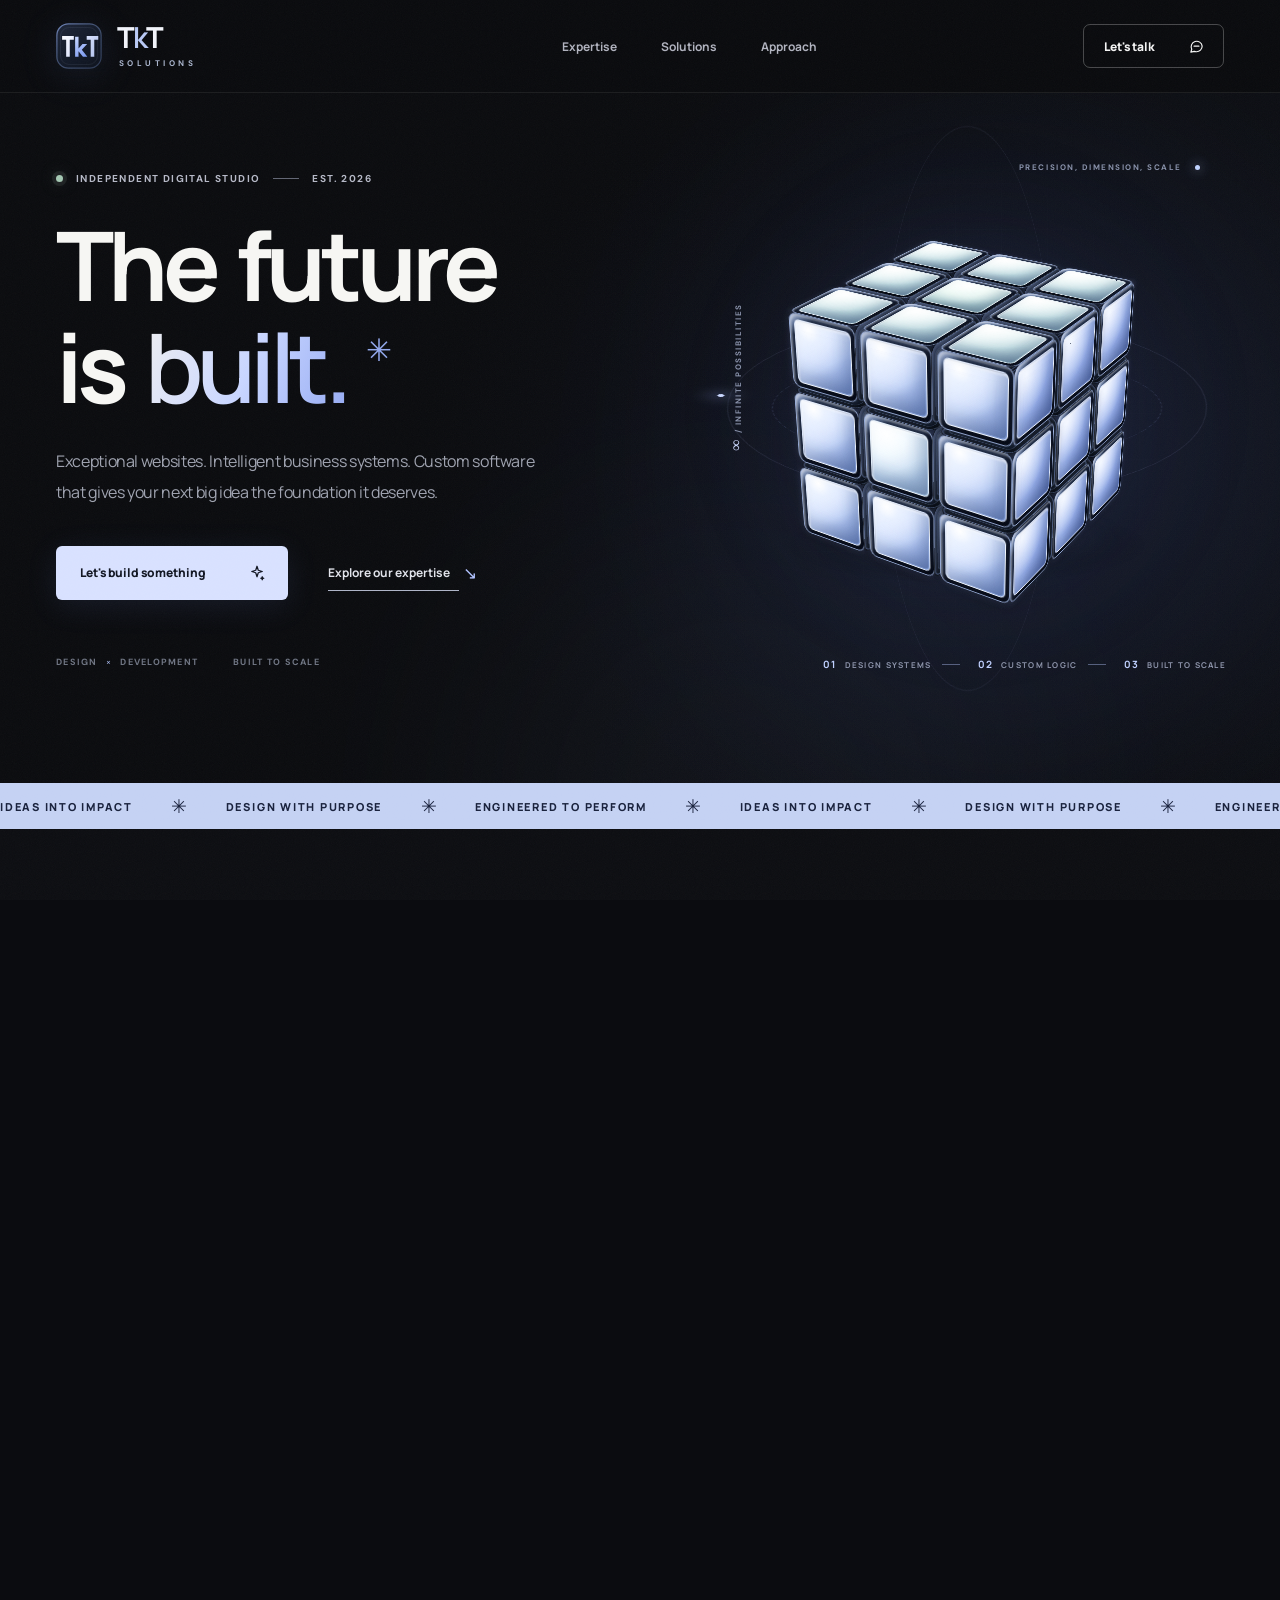
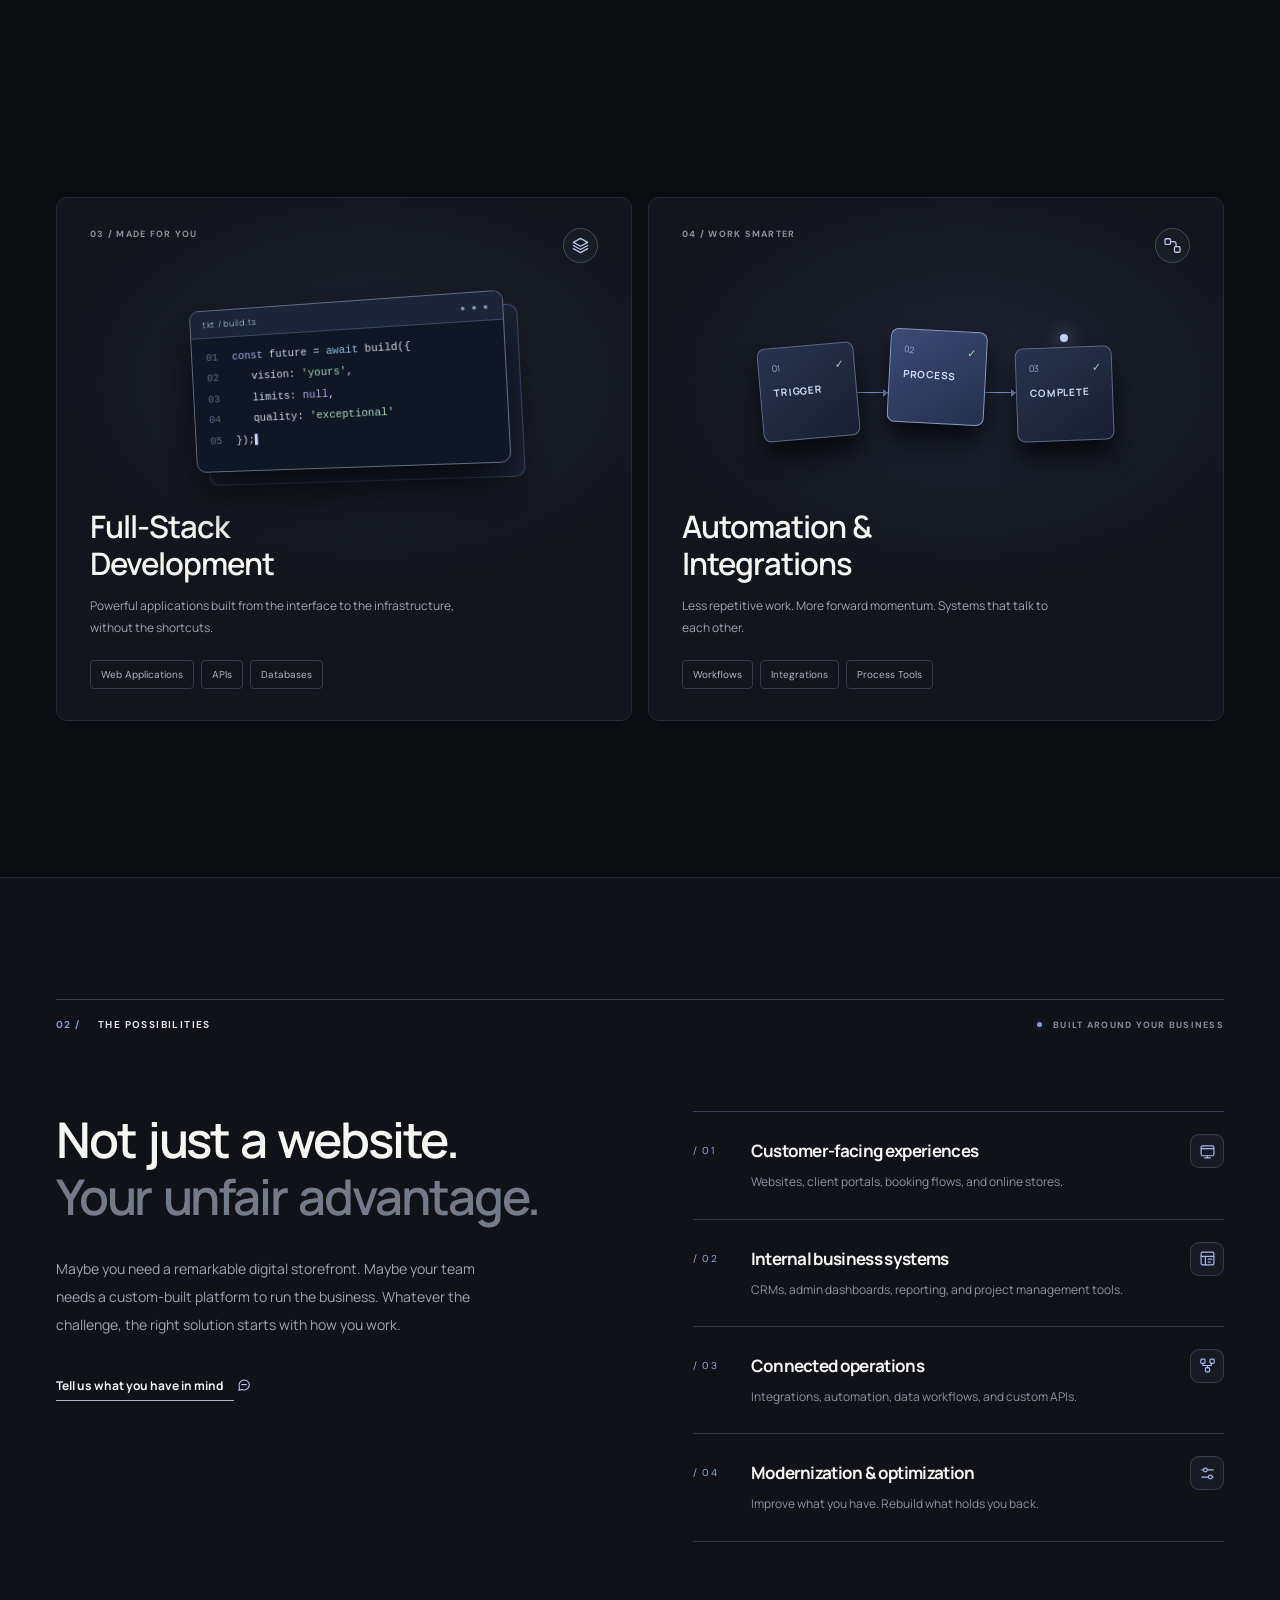
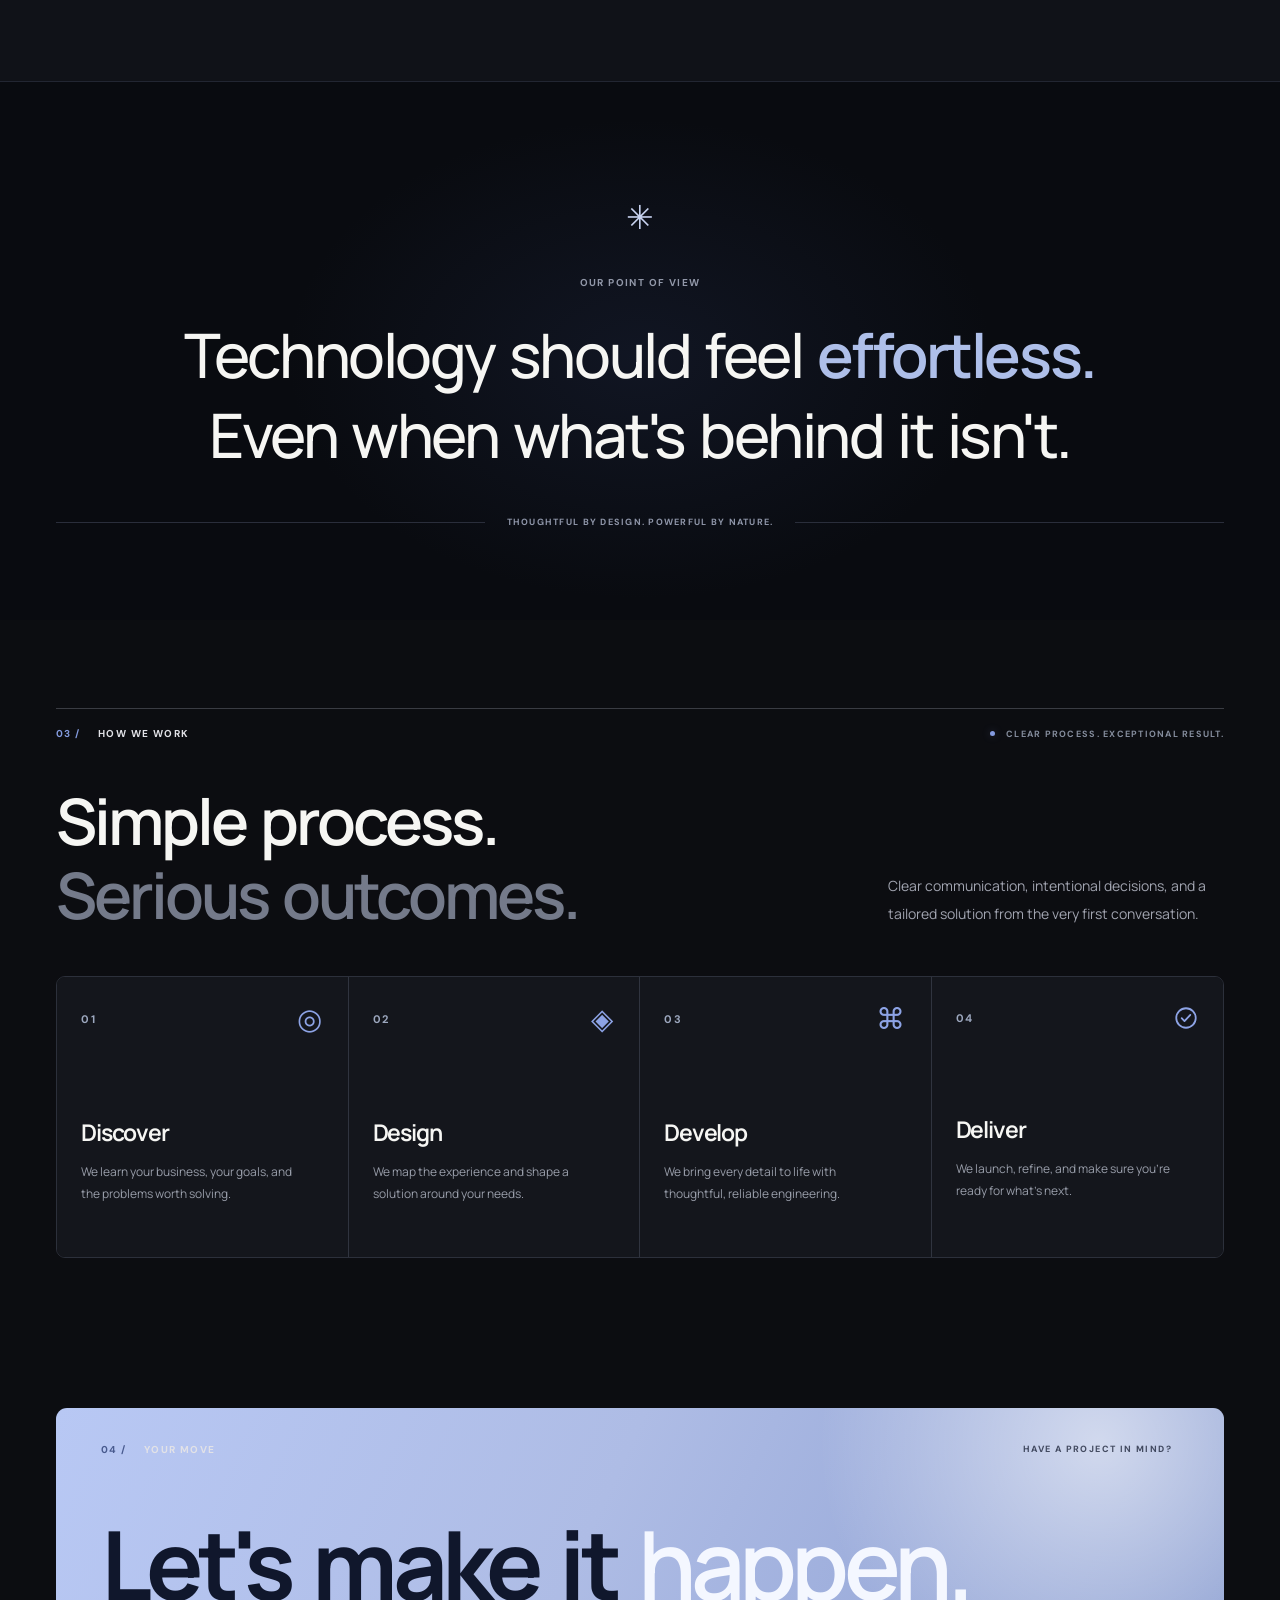
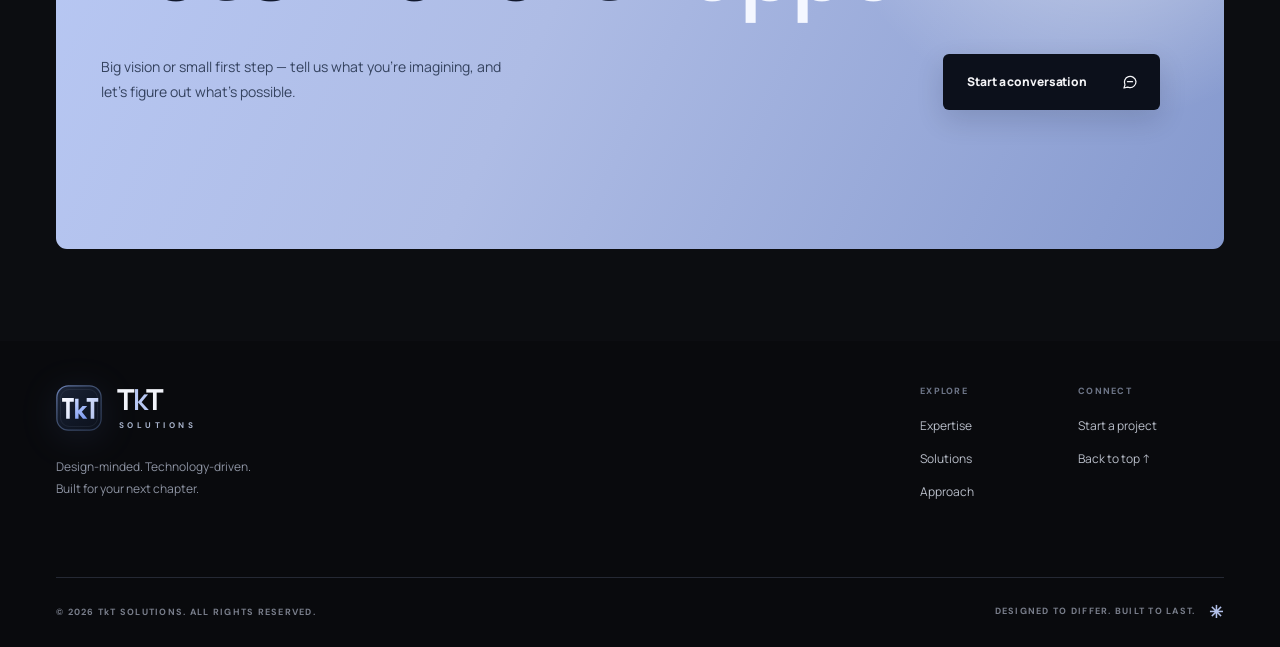
==== commit aff16a80: "Fix mobile Safari cube rendering" ====
--- a/index.html
+++ b/index.html
@@ -74,6 +74,7 @@
             <span class="cube-side-label cube-label-top">PRECISION, DIMENSION, SCALE <span class="label-dot"></span></span>
             <span class="cube-side-label cube-label-left"><span class="cube-infinity">∞</span> / INFINITE POSSIBILITIES</span>
             <div class="cube-stage" id="cube-stage" aria-describedby="cube-description">
+              <img class="cube-mobile-render" src="assets/cube-mobile.webp" alt="" width="420" height="420" decoding="async" fetchpriority="high">
               <div class="cube cube--precision" id="cube" aria-hidden="true">
             <div class="cube-core" aria-hidden="true">
               <span class="core-side core-front"></span><span class="core-side core-back"></span>
--- a/styles.css
+++ b/styles.css
@@ -160,3 +160,15 @@
 
 /* Align the infinity mark with the vertical annotation; a 180-degree turn alone looks unchanged. */
 .cube-label-left .cube-infinity{display:inline-block;transform:rotate(90deg);transform-origin:center;vertical-align:middle}
+
+/* v18: Safari-safe mobile cube. Keep live 3D geometry on wider screens.
+   iOS Safari can incorrectly composite 26 nested preserve-3d blocks inside a
+   scaled ancestor, creating apparent holes or detached faces. On phones we
+   show the same artwork as a high-resolution transparent render instead. */
+.cube-mobile-render{display:none}
+@media(max-width:630px){
+  .cube-stage{cursor:default;touch-action:auto}
+  .cube-stage:active{cursor:default}
+  .cube-stage .cube{display:none!important}
+  .cube-mobile-render{display:block;width:100%;height:100%;object-fit:contain;position:relative;z-index:1;pointer-events:none;filter:drop-shadow(0 14px 14px rgba(0,0,0,.14))}
+}
